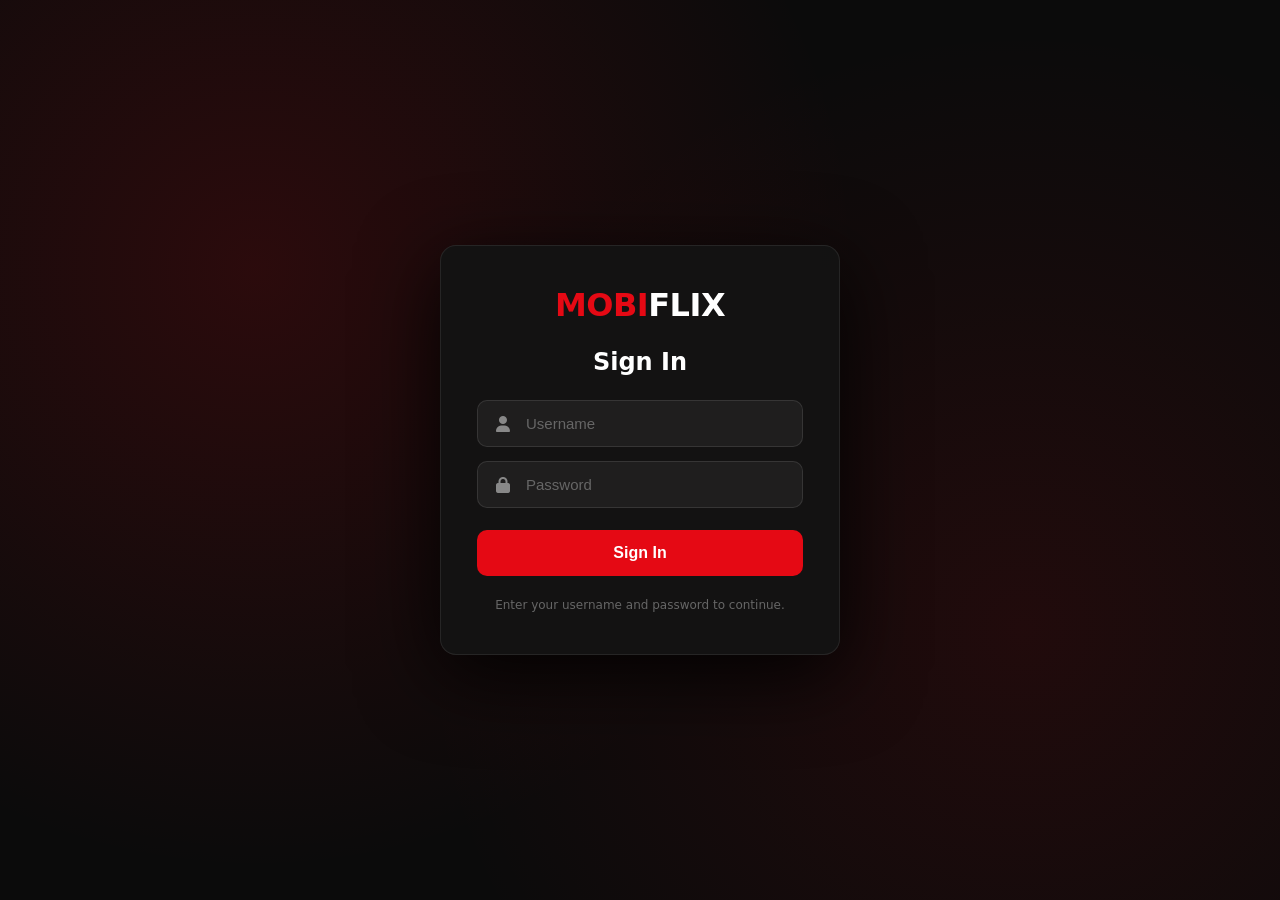
==== details.html @ 3a09b3be "Add files via upload" ====
<!DOCTYPE html>
<html lang="en">
<head>
  <meta charset="UTF-8" />
  <meta name="viewport" content="width=device-width, initial-scale=1.0, viewport-fit=cover"/>
  <meta http-equiv="Cache-Control" content="no-cache, no-store, must-revalidate">
  <title>MobiFlix — Details</title>

  <link rel="stylesheet" href="https://cdnjs.cloudflare.com/ajax/libs/font-awesome/6.5.1/css/all.min.css">
  <link rel="stylesheet" href="home.css?v=58">

  <style>
    /* ===== DETAILS PAGE SPECIFIC ===== */
    body.details-page {
      padding-bottom: 0;
      overflow-x: hidden;
    }

    .details-page-header {
      position: fixed;
      top: 0; left: 0; right: 0;
      z-index: 1000;
      padding: 16px 24px;
      display: flex;
      align-items: center;
      gap: 12px;
      background: linear-gradient(180deg, rgba(0,0,0,0.9) 0%, transparent 100%);
      pointer-events: none;
    }

    .details-page-header .back-btn {
      pointer-events: auto;
      background: rgba(0,0,0,0.7);
      border: 1px solid rgba(255,255,255,0.2);
      backdrop-filter: blur(10px);
      -webkit-backdrop-filter: blur(10px);
    }

    .details-page-header .back-btn:hover {
      background: #e50914;
      border-color: #e50914;
    }

    /* ===== HERO SECTION ===== */
    .details-hero {
      position: relative;
      width: 100%;
      height: 70vh;
      min-height: 500px;
      background-size: cover;
      background-position: center 20%;
      display: flex;
      align-items: flex-end;
      padding: 0 60px 80px;
    }

    .details-hero-overlay {
      position: absolute;
      inset: 0;
      background:
        linear-gradient(0deg, #0b0b0b 0%, rgba(11,11,11,0.6) 40%, transparent 100%),
        linear-gradient(90deg, rgba(11,11,11,0.9) 0%, transparent 60%);
      pointer-events: none;
    }

    .details-hero-content {
      position: relative;
      z-index: 2;
      max-width: 700px;
      animation: heroFadeIn 0.6s ease;
    }

    .details-hero-content h1 {
      font-size: 56px;
      font-weight: 900;
      color: #fff;
      margin-bottom: 18px;
      line-height: 1.05;
      letter-spacing: -1.5px;
      text-shadow: 0 4px 30px rgba(0,0,0,0.9);
    }

    .details-hero-meta {
      display: flex;
      align-items: center;
      gap: 14px;
      margin-bottom: 18px;
      flex-wrap: wrap;
    }

    .details-hero-rating {
      color: #f5c518;
      font-size: 18px;
      font-weight: 700;
    }

    .details-hero-year {
      color: #ccc;
      font-size: 16px;
    }

    .details-hero-type {
      background: #e50914;
      color: #fff;
      font-size: 11px;
      font-weight: 700;
      padding: 4px 12px;
      border-radius: 4px;
      text-transform: uppercase;
      letter-spacing: 0.5px;
    }

    .details-hero-genres {
      display: flex;
      flex-wrap: wrap;
      gap: 8px;
      margin-bottom: 18px;
    }

    .details-genre-tag {
      background: rgba(255,255,255,0.12);
      border: 1px solid rgba(255,255,255,0.2);
      color: #fff;
      font-size: 12px;
      font-weight: 600;
      padding: 5px 14px;
      border-radius: 60px;
      backdrop-filter: blur(10px);
      -webkit-backdrop-filter: blur(10px);
    }

    .details-hero-description {
      color: #ddd;
      font-size: 16px;
      line-height: 1.7;
      margin-bottom: 28px;
      max-width: 650px;
      text-shadow: 0 2px 12px rgba(0,0,0,0.9);
    }

    .details-hero-buttons {
      display: flex;
      gap: 14px;
      flex-wrap: wrap;
    }

    /* ===== DETAILS CONTENT ===== */
    .details-content {
      position: relative;
      z-index: 3;
      margin-top: -60px;
      padding: 0 60px 80px;
    }

    /* ===== RESPONSIVE ===== */
    @media (max-width: 768px) {
      .details-page-header { padding: 12px 16px; }

      .details-hero {
        height: 60vh;
        min-height: 420px;
        padding: 0 20px 60px;
      }

      .details-hero-content h1 {
        font-size: 32px;
        letter-spacing: -0.5px;
        margin-bottom: 12px;
      }

      .details-hero-meta { gap: 10px; margin-bottom: 12px; }
      .details-hero-rating { font-size: 15px; }
      .details-hero-year { font-size: 14px; }
      .details-hero-description { font-size: 14px; margin-bottom: 20px; }
      .details-hero-genres { gap: 6px; margin-bottom: 12px; }
      .details-genre-tag { font-size: 11px; padding: 4px 10px; }

      .details-content { padding: 0 16px 60px; margin-top: -40px; }
    }

    @media (max-width: 480px) {
      .details-hero-content h1 { font-size: 26px; }
      .details-hero-description { font-size: 13px; }
    }
  </style>
</head>

<body class="details-page">

  <!-- ===== LOADING ===== -->
  <div id="details-loading" style="
    position: fixed; inset: 0; z-index: 9999;
    display: flex; align-items: center; justify-content: center;
    background: #0b0b0b; color: #e50914; font-size: 42px;
  ">
    <i class="fa fa-spinner fa-spin"></i>
  </div>

  <!-- ===== HEADER ===== -->
  <div class="details-page-header" id="details-page-header" style="display:none;">
    <button class="back-btn" onclick="goBack()">
      <i class="fa fa-arrow-left"></i> Back
    </button>
  </div>

  <!-- ===== MAIN CONTENT ===== -->
  <div id="details-page-content" style="display:none;">

    <!-- HERO -->
    <div class="details-hero" id="details-hero">
      <div class="details-hero-overlay"></div>
      <div class="details-hero-content">
        <h1 id="details-title">Loading...</h1>
        <div class="details-hero-meta">
          <span class="details-hero-rating" id="details-rating"></span>
          <span class="details-hero-year" id="details-year"></span>
          <span class="details-hero-type" id="details-type"></span>
        </div>
        <div class="details-hero-genres" id="details-genres"></div>
        <p class="details-hero-description" id="details-description"></p>
        <div class="details-hero-buttons">
          <button class="btn-play" onclick="playNow()">
            <i class="fa fa-play"></i> Play Now
          </button>
          <button class="btn-trailer" onclick="playTrailer()" id="btn-trailer" style="display:none;">
            <i class="fa fa-film"></i> Trailer
          </button>
        </div>
      </div>
    </div>

    <!-- CONTENT -->
    <div class="details-content">

      <!-- EPISODES -->
      <div class="episodes-section" id="episodes-section" style="display:none;">
        <h3 class="section-title">📺 Episodes</h3>
        <div class="season-selector" id="season-selector"></div>
        <div class="episodes-list" id="episodes-list"></div>
      </div>

      <!-- CAST (walang click) -->
      <div class="cast-section" id="cast-section">
        <h3 class="section-title">🎭 Cast</h3>
        <div class="cast-scroll" id="cast-list"></div>
      </div>

      <!-- SIMILAR -->
      <div class="similar-section" id="similar-section">
        <h3 class="section-title">✨ You May Also Like</h3>
        <div class="similar-scroll" id="similar-list"></div>
      </div>

    </div>
  </div>

  <script>
    // ============================================================
    // CONFIG
    // ============================================================
    const API_KEY = 'e0a7266a5d0e95c36475f349d8bc0a5a';
    const BASE_URL = 'https://api.themoviedb.org/3';
    const IMG_URL = 'https://image.tmdb.org/t/p/original';
    const IMG_W500 = 'https://image.tmdb.org/t/p/w500';
    const IMG_PROFILE = 'https://image.tmdb.org/t/p/w185';

    const EPISODE_PROGRESS_KEY = 'mobiflix_episode_progress';
    const WATCHLIST_KEY = 'mobiflix_watchlist';
    const HISTORY_KEY = 'mobiflix_watch_history';
    const CONTINUE_KEY = 'mobiflix_continue_watching';

    const INDIAN_LANGS = ['hi','ta','te','ml','kn','bn','mr','pa','gu','or','as','ur','sa','ne','si'];

    // ===== BANNED GENRES PARA SA MOVIES (walang Animation at Kids) =====
    const BANNED_GENRES_MOVIE = [10764, 10767, 10763, 10766, 10402, 99, 10768];

    // ===== BANNED GENRES PARA SA TV (kasama ang Animation at Kids) =====
    const BANNED_GENRES_TV = [10764, 10767, 10763, 10766, 10402, 99, 10768, 16, 10762];

    let currentItem = null;
    let currentTrailerKey = null;
    let currentTvId = null;

    // ===== GENRE NAMES MAP =====
    const GENRE_MAP = {
      28: 'Action',
      12: 'Adventure',
      16: 'Animation',
      35: 'Comedy',
      80: 'Crime',
      99: 'Documentary',
      18: 'Drama',
      10751: 'Family',
      14: 'Fantasy',
      36: 'History',
      27: 'Horror',
      10402: 'Music',
      9648: 'Mystery',
      10749: 'Romance',
      878: 'Sci-Fi',
      10770: 'TV Movie',
      53: 'Thriller',
      10752: 'War',
      37: 'Western',
      10759: 'Action & Adventure',
      10762: 'Kids',
      10763: 'News',
      10764: 'Reality',
      10765: 'Sci-Fi & Fantasy',
      10766: 'Soap',
      10767: 'Talk',
      10768: 'War & Politics'
    };

    // ============================================================
    // HELPERS
    // ============================================================
    function goBack() {
      if (document.referrer && document.referrer.indexOf(location.host) !== -1) {
        history.back();
      } else {
        window.location.href = 'index.html';
      }
    }

    function filterReleased(results) {
      const today = new Date().toISOString().split('T')[0];
      return (results || []).filter(function(item) {
        const date = item.release_date || item.first_air_date;
        if (!date) return true;
        return date <= today;
      });
    }

    function filterNonIndian(results) {
      return (results || []).filter(function(item) {
        return !INDIAN_LANGS.includes(item.original_language);
      });
    }

    function filterBannedGenres(results, mediaType) {
      const bannedList = (mediaType === 'tv') ? BANNED_GENRES_TV : BANNED_GENRES_MOVIE;
      return (results || []).filter(function(item) {
        const genres = item.genre_ids || [];
        if (genres.length === 0) return true;
        const hasBanned = genres.some(function(g) {
          return bannedList.includes(g);
        });
        return !hasBanned;
      });
    }

    // ============================================================
    // FETCH
    // ============================================================
    async function fetchCredits(mediaType, id) {
      try {
        const type = mediaType === 'tv' ? 'tv' : 'movie';
        const res = await fetch(`${BASE_URL}/${type}/${id}/credits?api_key=${API_KEY}`);
        const data = await res.json();
        return (data.cast || []).slice(0, 15);
      } catch (err) { return []; }
    }

    async function fetchSimilar(mediaType, id) {
      try {
        const type = mediaType === 'tv' ? 'tv' : 'movie';
        let res = await fetch(`${BASE_URL}/${type}/${id}/recommendations?api_key=${API_KEY}`);
        let data = await res.json();
        if (!data.results || data.results.length === 0) {
          res = await fetch(`${BASE_URL}/${type}/${id}/similar?api_key=${API_KEY}`);
          data = await res.json();
        }
        let results = filterNonIndian(data.results || []);
        results = filterReleased(results);
        results = filterBannedGenres(results, type);
        return results.filter(function(x) { return x.poster_path; }).slice(0, 15);
      } catch (err) { return []; }
    }

    async function fetchTrailer(mediaType, id) {
      try {
        const type = mediaType === 'tv' ? 'tv' : 'movie';
        const res = await fetch(`${BASE_URL}/${type}/${id}/videos?api_key=${API_KEY}`);
        const data = await res.json();
        const videos = data.results || [];
        const trailer = videos.find(function(v) {
          return v.type === 'Trailer' && v.site === 'YouTube';
        }) || videos.find(function(v) { return v.site === 'YouTube'; });
        return trailer ? trailer.key : null;
      } catch (err) { return null; }
    }

    async function fetchFullDetails(id, mediaType) {
      const type = mediaType === 'movie' ? 'movie' : 'tv';
      const res = await fetch(`${BASE_URL}/${type}/${id}?api_key=${API_KEY}`);
      const data = await res.json();
      data.media_type = type;
      return data;
    }

    // ============================================================
    // EPISODES
    // ============================================================
    async function fetchTvSeasons(tvId) {
      try {
        const res = await fetch(`${BASE_URL}/tv/${tvId}?api_key=${API_KEY}`);
        const data = await res.json();
        return data.seasons || [];
      } catch (err) { return []; }
    }

    async function fetchSeasonEpisodes(tvId, seasonNumber) {
      try {
        const res = await fetch(`${BASE_URL}/tv/${tvId}/season/${seasonNumber}?api_key=${API_KEY}`);
        const data = await res.json();
        return data.episodes || [];
      } catch (err) { return []; }
    }

    function getEpisodeProgress() {
      try { return JSON.parse(localStorage.getItem(EPISODE_PROGRESS_KEY)) || {}; }
      catch (e) { return {}; }
    }

    function isEpisodeWatched(tvId, seasonNumber, episodeNumber) {
      const progress = getEpisodeProgress();
      return !!progress[`${tvId}_s${seasonNumber}e${episodeNumber}`];
    }

    function markEpisodeWatched(tvId, seasonNumber, episodeNumber) {
      const progress = getEpisodeProgress();
      progress[`${tvId}_s${seasonNumber}e${episodeNumber}`] = Date.now();
      localStorage.setItem(EPISODE_PROGRESS_KEY, JSON.stringify(progress));
    }

    // ============================================================
    // WATCHLIST
    // ============================================================
    function getWatchlist() {
      try { return JSON.parse(localStorage.getItem(WATCHLIST_KEY)) || []; }
      catch (e) { return []; }
    }

    function saveWatchlist(list) {
      localStorage.setItem(WATCHLIST_KEY, JSON.stringify(list));
    }

    // ============================================================
    // HISTORY
    // ============================================================
    function addToHistory(item) {
      if (!item || !item.id) return;
      const list = JSON.parse(localStorage.getItem(HISTORY_KEY) || '[]');
      const filtered = list.filter(function(x) { return x.id !== item.id; });
      filtered.unshift({
        id: item.id,
        title: item.title || item.name,
        poster_path: item.poster_path,
        media_type: item.media_type || (item.title ? 'movie' : 'tv'),
        vote_average: item.vote_average,
        release_date: item.release_date || item.first_air_date,
        watchedAt: Date.now()
      });
      if (filtered.length > 30) filtered.length = 30;
      localStorage.setItem(HISTORY_KEY, JSON.stringify(filtered));
    }

    function addToContinueWatching(item) {
      if (!item || !item.id) return;
      const list = JSON.parse(localStorage.getItem(CONTINUE_KEY) || '[]');
      const filtered = list.filter(function(x) { return x.id !== item.id; });
      filtered.unshift({
        id: item.id,
        title: item.title || item.name,
        poster_path: item.poster_path,
        backdrop_path: item.backdrop_path,
        media_type: item.media_type || (item.title ? 'movie' : 'tv'),
        vote_average: item.vote_average,
        release_date: item.release_date || item.first_air_date,
        progress: Math.floor(Math.random() * 70) + 15,
        watchedAt: Date.now()
      });
      if (filtered.length > 10) filtered.length = 10;
      localStorage.setItem(CONTINUE_KEY, JSON.stringify(filtered));
    }

    // ============================================================
    // PLAYER
    // ============================================================
    function playNow() {
      if (!currentItem) return;
      const isMovie = currentItem.media_type === 'movie' || (!currentItem.media_type && currentItem.title);
      const title = currentItem.title || currentItem.name || 'MobiFlix';
      const year = (currentItem.release_date || currentItem.first_air_date || '').slice(0, 4);

      let url;
      if (isMovie) {
        url = `player.html?type=movie&id=${currentItem.id}&title=${encodeURIComponent(title)}&year=${year}`;
      } else {
        url = `player.html?type=tv&id=${currentItem.id}&title=${encodeURIComponent(title)}`;
      }

      if (screen.orientation && screen.orientation.lock) {
        screen.orientation.lock('landscape').catch(function() {});
      }
      window.location.href = url;
    }

    function playEpisode(tvId, seasonNumber, episodeNumber) {
      markEpisodeWatched(tvId, seasonNumber, episodeNumber);
      const allEpisodes = document.querySelectorAll('.episode-item');
      allEpisodes.forEach(function(el) {
        const numEl = el.querySelector('.episode-number');
        if (!numEl) return;
        const text = numEl.textContent || '';
        const expected = `S${seasonNumber} • E${episodeNumber}`;
        if (text.indexOf(expected) !== -1) el.classList.add('watched');
      });

      const title = currentItem ? (currentItem.title || currentItem.name) : 'TV Show';
      const url = `player.html?type=tv&id=${tvId}&season=${seasonNumber}&episode=${episodeNumber}&title=${encodeURIComponent(title)}`;

      if (screen.orientation && screen.orientation.lock) {
        screen.orientation.lock('landscape').catch(function() {});
      }
      window.location.href = url;
    }

    function playTrailer() {
      if (!currentTrailerKey) return;
      window.open(`https://www.youtube.com/watch?v=${currentTrailerKey}`, '_blank');
    }

    // ============================================================
    // RENDER — CAST (walang click, hindi clickable)
    // ============================================================
    function renderCast(cast) {
      const container = document.getElementById('cast-list');
      container.innerHTML = '';
      if (!cast || cast.length === 0) {
        container.innerHTML = '<div style="color:#666;padding:10px 0;">No cast information available.</div>';
        return;
      }
      cast.forEach(function(person) {
        const card = document.createElement('div');
        card.className = 'cast-card';
        card.style.cursor = 'default';

        const img = document.createElement('img');
        img.alt = person.name;
        img.loading = 'lazy';
        img.src = person.profile_path
          ? `${IMG_PROFILE}${person.profile_path}`
          : 'data:image/svg+xml;utf8,<svg xmlns="http://www.w3.org/2000/svg" viewBox="0 0 100 100" fill="%23444"><circle cx="50" cy="40" r="20"/><ellipse cx="50" cy="90" rx="35" ry="30"/></svg>';

        const name = document.createElement('div');
        name.className = 'cast-name';
        name.textContent = person.name;

        const role = document.createElement('div');
        role.className = 'cast-role';
        role.textContent = person.character || '';

        card.appendChild(img);
        card.appendChild(name);
        card.appendChild(role);
        container.appendChild(card);
      });
    }

    function renderSimilar(similar, mediaType) {
      const container = document.getElementById('similar-list');
      container.innerHTML = '';
      if (!similar || similar.length === 0) {
        container.innerHTML = '<div style="color:#666;padding:10px 0;flex-shrink:0;">No recommendations available.</div>';
        return;
      }
      similar.forEach(function(item) {
        item.media_type = mediaType;
        const img = document.createElement('img');
        img.src = `${IMG_W500}${item.poster_path}`;
        img.alt = item.title || item.name;
        img.loading = 'lazy';
        img.onclick = function() {
          window.location.href = `details.html?id=${item.id}&type=${mediaType}`;
        };
        container.appendChild(img);
      });
    }

    async function loadEpisodesSection(item) {
      const section = document.getElementById('episodes-section');
      const seasonSelector = document.getElementById('season-selector');
      const episodesList = document.getElementById('episodes-list');

      if (!section || !seasonSelector || !episodesList) return;

      const isTV = item.media_type === 'tv' || (!item.title && (item.name || item.first_air_date));
      if (!isTV) {
        section.style.display = 'none';
        return;
      }

      item.media_type = 'tv';
      section.style.display = 'block';
      seasonSelector.innerHTML = '';
      episodesList.innerHTML = '<div class="episodes-loading"><i class="fa fa-spinner fa-spin"></i> Loading episodes...</div>';

      const oldInfo = section.querySelector('.seasons-info');
      if (oldInfo) oldInfo.remove();

      currentTvId = item.id;
      const seasons = await fetchTvSeasons(item.id);
      const validSeasons = seasons.filter(function(s) { return s.season_number > 0; });

      if (validSeasons.length === 0) {
        seasonSelector.innerHTML = '';
        episodesList.innerHTML = '<div class="episodes-loading">No episodes available.</div>';
        return;
      }

      const today = new Date().toISOString().split('T')[0];
      const totalSeasons = validSeasons.length;
      const totalAllEps = validSeasons.reduce(function(sum, s) { return sum + (s.episode_count || 0); }, 0);

      const infoEl = document.createElement('div');
      infoEl.className = 'seasons-info';
      infoEl.innerHTML = '📊 <strong>' + totalSeasons + '</strong> Season' + (totalSeasons > 1 ? 's' : '') +
        ' • <strong>' + totalAllEps + '</strong> Total Episodes';
      section.insertBefore(infoEl, seasonSelector);

      validSeasons.forEach(function(season, index) {
        const btn = document.createElement('button');
        btn.className = 'season-btn' + (index === 0 ? ' active' : '');
        btn.dataset.seasonNumber = season.season_number;

        const totalEps = season.episode_count || 0;
        const airDate = season.air_date || '';
        let statusIcon = '';
        let statusClass = '';

        if (!airDate || airDate > today) {
          statusIcon = '⏳';
          statusClass = 'upcoming';
        } else {
          statusClass = 'ongoing';
        }
        if (statusClass) btn.classList.add(statusClass);

        let btnText = 'Season ' + season.season_number;
        if (totalEps > 0) btnText += ' • ' + totalEps + ' eps';
        btn.innerHTML = btnText + (statusIcon ? ' ' + statusIcon : '');

        btn.onclick = function() {
          document.querySelectorAll('.season-btn').forEach(function(b) { b.classList.remove('active'); });
          btn.classList.add('active');
          loadSeasonEpisodes(item.id, season.season_number);
        };
        seasonSelector.appendChild(btn);
      });

      loadSeasonEpisodes(item.id, validSeasons[0].season_number);
    }

    async function loadSeasonEpisodes(tvId, seasonNumber) {
      const episodesList = document.getElementById('episodes-list');
      if (!episodesList) return;
      episodesList.innerHTML = '<div class="episodes-loading"><i class="fa fa-spinner fa-spin"></i> Loading episodes...</div>';

      const allEpisodes = await fetchSeasonEpisodes(tvId, seasonNumber) || [];
      const today = new Date().toISOString().split('T')[0];
      const airedEpisodes = allEpisodes.filter(function(ep) {
        if (!ep.air_date) return false;
        return ep.air_date <= today;
      });

      if (airedEpisodes.length === 0) {
        episodesList.innerHTML = '<div class="episodes-loading">No episodes aired yet.</div>';
        return;
      }

      episodesList.innerHTML = '';

      const totalAll = allEpisodes.length;
      const totalAired = airedEpisodes.length;
      const remaining = totalAll - totalAired;

      const summaryEl = document.createElement('div');
      summaryEl.className = 'episodes-summary';
      if (remaining > 0) {
        summaryEl.innerHTML = '📺 <strong>' + totalAired + '</strong> aired / <strong>' + totalAll + '</strong> total' +
          ' • <span style="color:#f5c518;">⏳ ' + remaining + ' remaining</span>';
      } else {
        summaryEl.innerHTML = '✅ <strong>' + totalAired + '</strong> episodes • <span style="color:#22c55e;">Season Complete</span>';
      }
      episodesList.appendChild(summaryEl);

      const episodesContainer = document.createElement('div');
      episodesContainer.className = 'episodes-container';

      airedEpisodes.forEach(function(ep) {
        const episodeItem = document.createElement('div');
        episodeItem.className = 'episode-item';
        if (isEpisodeWatched(tvId, seasonNumber, ep.episode_number)) episodeItem.classList.add('watched');
        episodeItem.onclick = function() { playEpisode(tvId, seasonNumber, ep.episode_number); };

        const thumb = document.createElement('img');
        thumb.className = 'episode-thumb';
        thumb.loading = 'lazy';
        if (ep.still_path) {
          thumb.src = `${IMG_W500}${ep.still_path}`;
        } else {
          const epNum = ep.episode_number || '?';
          const svg = '<svg xmlns="http://www.w3.org/2000/svg" viewBox="0 0 320 180">' +
            '<rect width="320" height="180" fill="%23222"/>' +
            '<circle cx="160" cy="75" r="30" fill="none" stroke="%23e50914" stroke-width="2.5"/>' +
            '<polygon points="150,60 150,90 175,75" fill="%23e50914"/>' +
            '<text x="160" y="135" text-anchor="middle" fill="%23666" font-size="13" font-family="Arial" font-weight="bold">EPISODE ' + epNum + '</text>' +
            '</svg>';
          thumb.src = 'data:image/svg+xml;utf8,' + encodeURIComponent(svg);
        }

        const info = document.createElement('div');
        info.className = 'episode-info';

        const num = document.createElement('div');
        num.className = 'episode-number';
        num.textContent = 'S' + seasonNumber + ' • E' + ep.episode_number;

        const name = document.createElement('div');
        name.className = 'episode-name';
        name.textContent = ep.name || ('Episode ' + ep.episode_number);

        const overview = document.createElement('div');
        overview.className = 'episode-overview';
        overview.textContent = ep.overview || 'No description available.';

        info.appendChild(num);
        info.appendChild(name);
        info.appendChild(overview);

        const playIcon = document.createElement('div');
        playIcon.className = 'episode-play-icon';
        playIcon.innerHTML = '<i class="fa fa-play"></i>';

        episodeItem.appendChild(thumb);
        episodeItem.appendChild(info);
        episodeItem.appendChild(playIcon);
        episodesContainer.appendChild(episodeItem);
      });

      episodesList.appendChild(episodesContainer);
    }

    // ============================================================
    // INIT
    // ============================================================
    async function init() {
      const params = new URLSearchParams(window.location.search);
      const id = params.get('id');
      const type = params.get('type') || 'movie';

      if (!id) {
        window.location.href = 'index.html';
        return;
      }

      try {
        const item = await fetchFullDetails(id, type);
        currentItem = item;

        addToHistory(item);
        addToContinueWatching(item);

        // HERO
        document.getElementById('details-hero').style.backgroundImage =
          `url(${IMG_URL}${item.backdrop_path || item.poster_path})`;
        document.getElementById('details-title').textContent = item.title || item.name;

        const rating = Math.round((item.vote_average || 0) / 2);
        document.getElementById('details-rating').innerHTML =
          '★'.repeat(rating) + '☆'.repeat(5 - rating);

        const year = (item.release_date || item.first_air_date || '').slice(0, 4);
        document.getElementById('details-year').textContent = year || '';

        const typeLabel = item.media_type === 'movie' ? 'Movie' : 'TV Show';
        document.getElementById('details-type').textContent = typeLabel;

        // GENRES
        const genresContainer = document.getElementById('details-genres');
        genresContainer.innerHTML = '';
        if (item.genres && item.genres.length > 0) {
          item.genres.forEach(function(g) {
            const tag = document.createElement('span');
            tag.className = 'details-genre-tag';
            tag.textContent = g.name;
            genresContainer.appendChild(tag);
          });
        } else {
          genresContainer.style.display = 'none';
        }

        document.getElementById('details-description').textContent =
          item.overview || 'No description available.';

        // Hide loading, show content
        document.getElementById('details-loading').style.display = 'none';
        document.getElementById('details-page-header').style.display = 'flex';
        document.getElementById('details-page-content').style.display = 'block';

        document.title = `${item.title || item.name} — MobiFlix`;

        // EPISODES
        if (item.media_type === 'tv') {
          loadEpisodesSection(item);
        } else {
          document.getElementById('episodes-section').style.display = 'none';
        }

        // CAST + SIMILAR + TRAILER
        document.getElementById('cast-list').innerHTML = '<div style="color:#666;padding:10px 0;">Loading cast...</div>';
        document.getElementById('similar-list').innerHTML = '<div style="color:#666;padding:10px 0;flex-shrink:0;">Loading recommendations...</div>';

        const [cast, similar, trailerKey] = await Promise.all([
          fetchCredits(item.media_type, item.id),
          fetchSimilar(item.media_type, item.id),
          fetchTrailer(item.media_type, item.id)
        ]);

        renderCast(cast);
        renderSimilar(similar, item.media_type);

        if (trailerKey) {
          currentTrailerKey = trailerKey;
          document.getElementById('btn-trailer').style.display = 'flex';
        }

      } catch (err) {
        console.error('[Details]', err);
        document.getElementById('details-loading').innerHTML =
          '<div style="color:#666;text-align:center;">Failed to load details.<br><br>' +
          '<button onclick="goBack()" style="padding:10px 20px;border-radius:8px;border:none;background:#e50914;color:#fff;cursor:pointer;">Go Back</button></div>';
      }
    }

    init();
  </script>
</body>
</html>
---- home.css ----
/* ===== RESET & BASE ===== */
* { margin: 0; padding: 0; box-sizing: border-box; }

body {
  font-family: 'Segoe UI', system-ui, -apple-system, sans-serif;
  background: #0b0b0b;
  color: #e5e5e5;
  overflow-x: hidden;
  padding-bottom: 120px;
}

/* ===== NAVBAR ===== */
.navbar {
  position: fixed;
  top: 0; left: 0; right: 0;
  display: flex;
  justify-content: space-between;
  align-items: center;
  padding: 16px 40px;
  background: linear-gradient(180deg, rgba(0,0,0,0.95) 0%, rgba(0,0,0,0.7) 70%, transparent 100%);
  z-index: 100;
}

.nav-left { display: flex; align-items: center; gap: 32px; }

.logo {
  color: #e50914;
  font-size: 26px;
  font-weight: 800;
  letter-spacing: -0.5px;
  text-decoration: none;
  text-transform: uppercase;
}
.logo span { color: #ffffff; }

/* ===== NAV ICON BUTTONS ===== */
.nav-right {
  display: flex;
  align-items: center;
  gap: 10px;
}

.nav-icon-btn {
  background: rgba(255,255,255,0.08);
  border: 1px solid rgba(255,255,255,0.12);
  color: #fff;
  width: 42px;
  height: 42px;
  border-radius: 50%;
  cursor: pointer;
  transition: 0.2s;
  display: flex;
  align-items: center;
  justify-content: center;
  font-size: 16px;
  position: relative;
}
.nav-icon-btn:hover {
  background: #e50914;
  border-color: #e50914;
  transform: scale(1.08);
}

.notif-badge {
  position: absolute;
  top: -4px;
  right: -4px;
  background: #e50914;
  color: #fff;
  font-size: 10px;
  font-weight: 700;
  min-width: 18px;
  height: 18px;
  border-radius: 9px;
  display: flex;
  align-items: center;
  justify-content: center;
  padding: 0 4px;
  border: 2px solid #0b0b0b;
}

/* ===== BOTTOM NAVIGATION ===== */
.bottom-nav {
  position: fixed;
  bottom: 0; left: 0; right: 0;
  height: 64px;
  background: #141414;
  border-top: 1px solid rgba(255,255,255,0.08);
  display: flex;
  align-items: center;
  justify-content: space-around;
  z-index: 9999;
  box-shadow: 0 -8px 30px rgba(0,0,0,0.8);
}

.bottom-nav-item {
  display: flex;
  flex-direction: column;
  align-items: center;
  gap: 4px;
  color: #888;
  text-decoration: none;
  font-size: 10px;
  font-weight: 500;
  padding: 8px 6px;
  cursor: pointer;
  transition: 0.2s;
  flex: 1;
  text-align: center;
}

.bottom-nav-item i { font-size: 18px; }

.bottom-nav-item:hover,
.bottom-nav-item.active { color: #e50914; }

/* ===== HERO ===== */
.hero {
  position: relative;
  height: 90vh;
  min-height: 600px;
  background-size: cover;
  background-position: center 20%;
  display: flex;
  align-items: flex-end;
  padding: 0 60px 100px;
  transition: background-image 0.8s ease;
}

.hero-overlay {
  position: absolute;
  inset: 0;
  background:
    linear-gradient(0deg, #0b0b0b 0%, rgba(11,11,11,0.7) 30%, transparent 70%),
    linear-gradient(90deg, rgba(11,11,11,0.9) 0%, transparent 50%);
  pointer-events: none;
}

.hero-content {
  position: relative;
  z-index: 2;
  max-width: 650px;
  animation: heroFadeIn 0.8s ease;
}

@keyframes heroFadeIn {
  from { opacity: 0; transform: translateY(30px); }
  to { opacity: 1; transform: translateY(0); }
}

.hero-content h1 {
  font-size: 64px;
  font-weight: 900;
  color: #fff;
  margin-bottom: 20px;
  line-height: 1.05;
  letter-spacing: -1.5px;
  text-shadow: 0 4px 30px rgba(0,0,0,0.9);
}

.hero-buttons { display: flex; gap: 14px; flex-wrap: wrap; }

.btn-play {
  padding: 14px 36px;
  border: none;
  border-radius: 8px;
  font-size: 16px;
  font-weight: 700;
  cursor: pointer;
  transition: all 0.25s cubic-bezier(0.2, 0, 0, 1);
  display: flex;
  align-items: center;
  gap: 10px;
  background: #fff;
  color: #0b0b0b;
  box-shadow: 0 4px 20px rgba(255,255,255,0.15);
}
.btn-play:hover {
  background: #e50914;
  color: #fff;
  transform: scale(1.05);
  box-shadow: 0 8px 30px rgba(229,9,20,0.4);
}

.btn-info {
  padding: 14px 32px;
  border: 2px solid rgba(255,255,255,0.3);
  border-radius: 8px;
  background: rgba(255,255,255,0.1);
  backdrop-filter: blur(10px);
  color: #fff;
  font-size: 16px;
  font-weight: 600;
  cursor: pointer;
  transition: all 0.25s;
  display: flex;
  align-items: center;
  gap: 10px;
}
.btn-info:hover {
  background: rgba(255,255,255,0.2);
  border-color: #fff;
  transform: scale(1.03);
}

.hero-meta { display: flex; align-items: center; gap: 14px; margin-bottom: 14px; flex-wrap: wrap; }
.hero-rating { color: #f5c518; font-size: 16px; font-weight: 600; }
.hero-year { color: #ccc; font-size: 15px; }
.hero-type {
  background: #e50914; color: #fff;
  font-size: 11px; font-weight: 700;
  padding: 3px 10px; border-radius: 4px;
  text-transform: uppercase; letter-spacing: 0.5px;
}

.hero-description {
  color: #ddd; font-size: 17px; line-height: 1.6;
  margin-bottom: 28px; max-width: 600px;
  display: -webkit-box; -webkit-line-clamp: 3;
  -webkit-box-orient: vertical; overflow: hidden;
  text-shadow: 0 2px 12px rgba(0,0,0,0.9);
}

/* ===== CONTENT ===== */
.content { position: relative; z-index: 3; margin-top: -80px; padding: 0 40px 60px; }

.row { margin-bottom: 44px; }

.row-header {
  display: flex;
  justify-content: space-between;
  align-items: center;
  margin-bottom: 18px;
}

.row h2 {
  font-size: 24px;
  font-weight: 700;
  color: #fff;
  display: flex;
  align-items: center;
  gap: 12px;
}

.row h2::before {
  content: '';
  width: 4px;
  height: 24px;
  background: #e50914;
  border-radius: 2px;
  display: inline-block;
}

.view-all-btn {
  background: transparent; color: #aaa;
  border: 1px solid rgba(255,255,255,0.1);
  padding: 6px 16px; border-radius: 60px;
  font-size: 13px; font-weight: 500;
  cursor: pointer; transition: 0.2s;
  white-space: nowrap;
}
.view-all-btn:hover { background: #e50914; color: #fff; border-color: #e50914; }

/* ===== CONTINUE WATCHING ===== */
.continue-scroll {
  display: flex;
  gap: 14px;
  overflow-x: auto;
  padding: 12px 0 20px;
  scroll-behavior: smooth;
  -webkit-overflow-scrolling: touch;
  scrollbar-width: thin;
  scrollbar-color: #333 transparent;
}
.continue-scroll::-webkit-scrollbar { height: 4px; }
.continue-scroll::-webkit-scrollbar-thumb { background: #333; border-radius: 4px; }

.continue-card {
  flex-shrink: 0;
  width: 220px;
  cursor: pointer;
  transition: transform 0.3s;
  position: relative;
}
.continue-card:hover { transform: translateY(-4px); }

.continue-card img {
  width: 100%;
  aspect-ratio: 16 / 9;
  object-fit: cover;
  border-radius: 10px;
  background: #1a1a1a;
  box-shadow: 0 4px 15px rgba(0,0,0,0.4);
  transition: box-shadow 0.3s;
}
.continue-card:hover img {
  box-shadow: 0 12px 40px rgba(0,0,0,0.8), 0 0 30px rgba(229,9,20,0.3);
}

.continue-progress {
  position: absolute;
  bottom: 62px;
  left: 8px;
  right: 8px;
  height: 4px;
  background: rgba(255,255,255,0.2);
  border-radius: 2px;
  overflow: hidden;
}
.continue-progress-bar {
  height: 100%;
  background: #e50914;
  border-radius: 2px;
  transition: width 0.3s;
}

.continue-title {
  font-size: 13px;
  font-weight: 600;
  color: #fff;
  margin-top: 8px;
  display: -webkit-box;
  -webkit-line-clamp: 1;
  -webkit-box-orient: vertical;
  overflow: hidden;
}

.continue-subtitle {
  font-size: 11px;
  color: #888;
  margin-top: 2px;
}

/* ===== HORIZONTAL SCROLL ===== */
.horizontal-scroll {
  display: flex;
  gap: 14px;
  overflow-x: auto;
  padding: 12px 0 20px;
  scroll-behavior: smooth;
  -webkit-overflow-scrolling: touch;
  scrollbar-width: thin;
  scrollbar-color: #333 transparent;
}
.horizontal-scroll::-webkit-scrollbar { height: 4px; }
.horizontal-scroll::-webkit-scrollbar-track { background: transparent; }
.horizontal-scroll::-webkit-scrollbar-thumb { background: #333; border-radius: 4px; }
.horizontal-scroll::-webkit-scrollbar-thumb:hover { background: #e50914; }

.horizontal-scroll img {
  width: 180px;
  aspect-ratio: 2 / 3;
  object-fit: cover;
  border-radius: 10px;
  cursor: pointer;
  flex-shrink: 0;
  transition: all 0.35s cubic-bezier(0.2, 0, 0, 1);
  background: #1a1a1a;
  box-shadow: 0 4px 15px rgba(0,0,0,0.4);
}
.horizontal-scroll img:hover {
  transform: scale(1.08) translateY(-6px);
  box-shadow: 0 20px 50px rgba(0,0,0,0.9), 0 0 40px rgba(229,9,20,0.25);
  z-index: 5;
}

/* ===== TOP 10 ROW ===== */
.top10-scroll {
  display: flex;
  gap: 8px;
  overflow-x: auto;
  padding: 12px 0 20px;
  scrollbar-width: none;
  -webkit-overflow-scrolling: touch;
}
.top10-scroll::-webkit-scrollbar { display: none; }

.top10-item {
  position: relative;
  flex-shrink: 0;
  display: flex;
  align-items: center;
  cursor: pointer;
  transition: transform 0.3s;
  padding-right: 12px;
}
.top10-item:hover { transform: scale(1.08); }

.top10-number {
  font-size: 120px;
  font-weight: 900;
  color: #0b0b0b;
  -webkit-text-stroke: 3px #555;
  line-height: 0.8;
  margin-right: -20px;
  z-index: 1;
  font-family: 'Arial Black', 'Segoe UI', sans-serif;
  letter-spacing: -8px;
  pointer-events: none;
}

.top10-item img {
  width: 140px;
  aspect-ratio: 2/3;
  object-fit: cover;
  border-radius: 8px;
  position: relative;
  z-index: 2;
  box-shadow: 0 8px 30px rgba(0,0,0,0.7);
}

/* ===== STREAMING PROVIDERS ROW ===== */
.providers-row { margin-top: 10px; margin-bottom: 44px; }

.providers-scroll {
  display: flex;
  gap: 16px;
  overflow-x: auto;
  padding: 8px 0 16px;
  -webkit-overflow-scrolling: touch;
  scrollbar-width: thin;
  scrollbar-color: #333 transparent;
}
.providers-scroll::-webkit-scrollbar { height: 4px; }
.providers-scroll::-webkit-scrollbar-track { background: transparent; }
.providers-scroll::-webkit-scrollbar-thumb { background: #333; border-radius: 4px; }
.providers-scroll::-webkit-scrollbar-thumb:hover { background: #e50914; }

.provider-card {
  flex-shrink: 0;
  width: 170px;
  height: 95px;
  border-radius: 14px;
  display: flex;
  align-items: center;
  justify-content: center;
  cursor: pointer;
  transition: all 0.35s cubic-bezier(0.2, 0, 0, 1);
  overflow: hidden;
  padding: 18px;
  border: 2px solid rgba(255,255,255,0.08);
  box-shadow: 0 6px 20px rgba(0,0,0,0.5);
  position: relative;
}

.provider-card::before {
  content: '';
  position: absolute;
  inset: 0;
  background: linear-gradient(135deg, rgba(255,255,255,0.12), transparent);
  opacity: 0;
  transition: opacity 0.3s;
  pointer-events: none;
}
.provider-card:hover::before { opacity: 1; }

.provider-card:hover {
  transform: translateY(-4px) scale(1.05);
  box-shadow: 0 12px 40px rgba(0,0,0,0.8), 0 0 30px currentColor;
  border-color: currentColor;
}

.provider-card img {
  width: 100%;
  height: 100%;
  object-fit: contain;
  pointer-events: none;
  filter: brightness(0) invert(1);
}
.provider-card span {
  font-size: 13px;
  font-weight: 700;
  color: #fff;
  text-align: center;
  pointer-events: none;
  text-shadow: 0 2px 6px rgba(0,0,0,0.5);
}

/* ===== FULL PAGES ===== */
.view-all-page,
.my-list-page,
.more-page,
.user-profile-page,
.search-modal {
  position: fixed;
  inset: 0;
  background: #0b0b0b;
  z-index: 600;
  display: none;
  flex-direction: column;
  overflow-y: auto;
  padding: 0 40px 140px 40px;
}
.view-all-page.open,
.my-list-page.open,
.more-page.open,
.user-profile-page.open,
.search-modal.open { display: flex; }

.view-all-header {
  position: sticky;
  top: 0;
  background: #0b0b0b;
  padding: 20px 0;
  display: flex;
  align-items: center;
  gap: 20px;
  z-index: 100;
  border-bottom: 1px solid rgba(255,255,255,0.06);
  margin-bottom: 24px;
}

.view-all-header h2 { font-size: 26px; font-weight: 700; color: #fff; }

/* ===== BACK BUTTONS ===== */
.back-btn {
  background: rgba(255,255,255,0.06);
  border: 1px solid rgba(255,255,255,0.1);
  color: #fff;
  padding: 10px 22px;
  border-radius: 60px;
  font-size: 14px;
  font-weight: 500;
  cursor: pointer;
  transition: 0.2s;
  display: flex;
  align-items: center;
  gap: 8px;
}
.back-btn:hover { background: #e50914; border-color: #e50914; }

/* ===== FIXED BACK BUTTON (DETAILS + TRAILER) ===== */
.fixed-back-btn {
  position: fixed !important;
  top: 16px !important;
  left: 16px !important;
  z-index: 10000 !important;
  background: rgba(0,0,0,0.85);
  border: 1px solid rgba(255,255,255,0.2);
  color: #fff;
  padding: 10px 22px;
  border-radius: 60px;
  font-size: 14px;
  font-weight: 600;
  cursor: pointer;
  transition: 0.2s;
  display: flex;
  align-items: center;
  gap: 8px;
  backdrop-filter: blur(10px);
  -webkit-backdrop-filter: blur(10px);
  box-shadow: 0 4px 20px rgba(0,0,0,0.7);
  pointer-events: auto;
  font-family: inherit;
}
.fixed-back-btn:hover {
  background: #e50914;
  border-color: #e50914;
  transform: scale(1.05);
}

/* ===== GRID — 4 PER ROW ===== */
.view-all-grid,
.my-list-grid {
  display: grid;
  grid-template-columns: repeat(4, 1fr);
  gap: 16px;
}

.view-all-grid img,
.my-list-grid img {
  width: 100%;
  aspect-ratio: 2 / 3;
  object-fit: cover;
  border-radius: 8px;
  cursor: pointer;
  transition: transform 0.3s, box-shadow 0.3s;
  background: #1a1a1a;
}
.view-all-grid img:hover,
.my-list-grid img:hover {
  transform: scale(1.05);
  box-shadow: 0 12px 40px rgba(0,0,0,0.8), 0 0 30px rgba(229,9,20,0.2);
}

.view-all-loading, .view-all-end {
  text-align: center;
  padding: 40px 20px;
  color: #666;
  font-size: 16px;
}

/* ===== MY LIST EMPTY ===== */
.my-list-empty {
  text-align: center;
  color: #666;
  padding: 80px 20px;
}
.my-list-empty i {
  font-size: 64px;
  color: #333;
  margin-bottom: 20px;
  display: block;
}
.my-list-empty p { font-size: 16px; }

/* ===== GENRE/MORE PAGE ===== */
.more-list { display: flex; flex-direction: column; gap: 4px; }
.more-list a {
  color: #ccc; text-decoration: none; font-size: 18px;
  padding: 18px 20px; cursor: pointer; transition: 0.2s;
  border-radius: 8px; border-left: 3px solid transparent;
}
.more-list a:hover {
  background: rgba(255,255,255,0.04);
  color: #fff; border-left-color: #e50914;
}

/* ===== SEARCH ===== */
.search-container {
  display: flex; align-items: center; gap: 12px;
  background: rgba(255,255,255,0.06);
  border: 1px solid rgba(255,255,255,0.1);
  border-radius: 12px; padding: 14px 22px;
  width: 100%; max-width: 600px; margin-bottom: 30px;
}
.search-container i { color: #aaa; font-size: 18px; }
.search-container input {
  background: transparent; border: none; color: #fff;
  font-size: 18px; outline: none; width: 100%;
}
.search-container input::placeholder { color: #666; }
.search-modal .results {
  display: grid; grid-template-columns: repeat(4, 1fr);
  gap: 16px; width: 100%;
}
.search-modal .results img {
  width: 100%; aspect-ratio: 2 / 3;
  object-fit: cover; border-radius: 8px;
  cursor: pointer; transition: transform 0.3s, box-shadow 0.3s;
  background: #1a1a1a;
}
.search-modal .results img:hover {
  transform: scale(1.05);
  box-shadow: 0 8px 30px rgba(229,9,20,0.2);
}

/* ===== MODAL ===== */
.modal {
  position: fixed; inset: 0;
  background: rgba(0,0,0,0.9);
  backdrop-filter: blur(8px);
  display: none; justify-content: center; align-items: flex-start;
  z-index: 700; padding: 40px 20px; overflow-y: auto;
  -webkit-overflow-scrolling: touch;
}
.modal-content {
  background: #141414; border-radius: 16px;
  width: 100%; max-width: 880px;
  overflow: hidden; position: relative;
  box-shadow: 0 20px 80px rgba(0,0,0,0.9);
  animation: modalIn 0.3s ease;
}
@keyframes modalIn {
  0% { opacity: 0; transform: translateY(20px); }
  100% { opacity: 1; transform: translateY(0); }
}

/* ===== DETAILS VIEW ===== */
.details-view { display: block; }

.details-poster {
  position: relative;
  width: 100%;
  height: 380px;
  overflow: hidden;
}

.details-poster img {
  width: 100%;
  height: 100%;
  object-fit: cover;
  object-position: center 20%;
}

.details-poster-overlay {
  position: absolute;
  inset: 0;
  background: linear-gradient(0deg, #141414 0%, rgba(20,20,20,0.4) 50%, transparent 100%);
}

.details-body {
  padding: 0 28px 28px;
  background: #141414;
  margin-top: -60px;
  position: relative;
  z-index: 2;
  text-align: center;
}

.details-body h2 {
  font-size: 32px;
  font-weight: 700;
  color: #fff;
  margin-bottom: 12px;
}

.details-meta {
  display: flex;
  align-items: center;
  justify-content: center;
  gap: 10px;
  margin-bottom: 20px;
  font-size: 16px;
  color: #ccc;
  flex-wrap: wrap;
}

.details-rating {
  color: #e50914;
  font-weight: 700;
  font-size: 22px;
}

.details-sep { color: #444; }

.details-year, .details-runtime {
  color: #ccc;
  font-size: 16px;
}

/* ===== BUTTONS ===== */
.details-buttons {
  display: flex;
  gap: 12px;
  flex-wrap: wrap;
  justify-content: center;
  align-items: center;
  margin-bottom: 22px;
}

.btn-play-now {
  flex: 1;
  max-width: 220px;
  min-width: 150px;
  padding: 14px 28px;
  border: none;
  border-radius: 8px;
  background: #fff;
  color: #0b0b0b;
  font-size: 16px;
  font-weight: 700;
  cursor: pointer;
  transition: 0.2s;
  display: flex;
  align-items: center;
  justify-content: center;
  gap: 8px;
}
.btn-play-now:hover {
  background: #e0e0e0;
  transform: scale(1.02);
}

/* ===== TRAILER BUTTON ===== */
.btn-trailer {
  flex: 1;
  max-width: 220px;
  min-width: 150px;
  padding: 14px 28px;
  border: 1px solid rgba(229,9,20,0.5);
  border-radius: 8px;
  background: rgba(229,9,20,0.15);
  color: #ff6b6b;
  font-size: 16px;
  font-weight: 700;
  cursor: pointer;
  transition: 0.2s;
  display: flex;
  align-items: center;
  justify-content: center;
  gap: 8px;
}
.btn-trailer:hover {
  background: #e50914;
  color: #fff;
  border-color: #e50914;
  transform: scale(1.02);
}

.btn-add-list {
  flex: 1;
  max-width: 220px;
  min-width: 150px;
  padding: 14px 28px;
  border: 1px solid rgba(255,255,255,0.2);
  border-radius: 8px;
  background: rgba(255,255,255,0.08);
  color: #fff;
  font-size: 16px;
  font-weight: 700;
  cursor: pointer;
  transition: 0.2s;
  display: flex;
  align-items: center;
  justify-content: center;
  gap: 8px;
}
.btn-add-list:hover {
  background: rgba(255,255,255,0.15);
  border-color: rgba(255,255,255,0.4);
}

.details-description {
  color: #bbb;
  font-size: 15px;
  line-height: 1.7;
  margin-bottom: 0;
  text-align: left;
}

/* ===== SECTION TITLE ===== */
.section-title {
  font-size: 18px;
  font-weight: 700;
  color: #fff;
  margin-bottom: 16px;
  display: flex;
  align-items: center;
  gap: 8px;
}

/* ===== EPISODES SECTION ===== */
.episodes-section {
  margin-top: 32px;
  padding-top: 24px;
  border-top: 1px solid rgba(255,255,255,0.08);
  text-align: left;
}

.season-selector {
  display: flex;
  gap: 8px;
  overflow-x: auto;
  padding: 4px 0 14px;
  scrollbar-width: thin;
  scrollbar-color: #333 transparent;
  -webkit-overflow-scrolling: touch;
}
.season-selector::-webkit-scrollbar { height: 4px; }
.season-selector::-webkit-scrollbar-thumb { background: #333; border-radius: 4px; }

.season-btn {
  flex-shrink: 0;
  background: rgba(255,255,255,0.06);
  border: 1px solid rgba(255,255,255,0.12);
  color: #ccc;
  padding: 8px 18px;
  border-radius: 60px;
  font-size: 13px;
  font-weight: 600;
  cursor: pointer;
  transition: 0.2s;
  white-space: nowrap;
  position: relative;
  display: inline-flex;
  align-items: center;
  gap: 4px;
}
.season-btn:hover {
  background: rgba(255,255,255,0.12);
  color: #fff;
}
.season-btn.active {
  background: #e50914;
  border-color: #e50914;
  color: #fff;
}

.season-btn.upcoming {
  opacity: 0.6;
  border-style: dashed;
}
.season-btn.upcoming:hover {
  opacity: 0.85;
}

.season-btn.ongoing::after {
  content: '';
  position: absolute;
  top: 4px;
  right: 4px;
  width: 6px;
  height: 6px;
  background: #22c55e;
  border-radius: 50%;
  animation: pulse-green 1.5s infinite;
}

@keyframes pulse-green {
  0%, 100% { opacity: 1; box-shadow: 0 0 0 0 rgba(34, 197, 94, 0.7); }
  50% { opacity: 0.7; box-shadow: 0 0 0 6px rgba(34, 197, 94, 0); }
}

/* ===== SEASONS INFO BAR ===== */
.seasons-info {
  background: rgba(229, 9, 20, 0.1);
  border: 1px solid rgba(229, 9, 20, 0.3);
  border-radius: 8px;
  padding: 10px 16px;
  margin-bottom: 12px;
  font-size: 13px;
  color: #ff8a8a;
  display: flex;
  align-items: center;
  gap: 6px;
  flex-wrap: wrap;
}

.seasons-info strong {
  color: #fff;
  font-weight: 700;
}

/* ===== EPISODES SUMMARY ===== */
.episodes-summary {
  background: rgba(255, 255, 255, 0.04);
  border: 1px solid rgba(255, 255, 255, 0.08);
  border-radius: 8px;
  padding: 10px 14px;
  margin-bottom: 12px;
  font-size: 13px;
  color: #ccc;
  display: flex;
  align-items: center;
  gap: 6px;
  flex-wrap: wrap;
}

.episodes-summary strong {
  color: #fff;
  font-weight: 700;
}

.episodes-container {
  display: flex;
  flex-direction: column;
  gap: 10px;
}

.episodes-list {
  display: flex;
  flex-direction: column;
  gap: 10px;
}

.episode-item {
  display: flex;
  gap: 14px;
  background: rgba(255,255,255,0.04);
  border: 1px solid rgba(255,255,255,0.06);
  border-radius: 10px;
  padding: 12px;
  cursor: pointer;
  transition: 0.25s;
  align-items: center;
  position: relative;
}
.episode-item:hover {
  background: rgba(255,255,255,0.08);
  border-color: rgba(229,9,20,0.4);
  transform: translateX(4px);
}

.episode-thumb {
  flex-shrink: 0;
  width: 130px;
  aspect-ratio: 16 / 9;
  border-radius: 8px;
  object-fit: cover;
  background: #1a1a1a;
}

.episode-info {
  flex: 1;
  min-width: 0;
}

.episode-number {
  font-size: 11px;
  font-weight: 700;
  color: #e50914;
  text-transform: uppercase;
  letter-spacing: 0.5px;
  margin-bottom: 4px;
}

.episode-name {
  font-size: 14px;
  font-weight: 600;
  color: #fff;
  margin-bottom: 4px;
  display: -webkit-box;
  -webkit-line-clamp: 2;
  -webkit-box-orient: vertical;
  overflow: hidden;
}

.episode-overview {
  font-size: 12px;
  color: #888;
  line-height: 1.4;
  display: -webkit-box;
  -webkit-line-clamp: 2;
  -webkit-box-orient: vertical;
  overflow: hidden;
}

.episode-play-icon {
  flex-shrink: 0;
  width: 36px;
  height: 36px;
  border-radius: 50%;
  background: #e50914;
  color: #fff;
  display: flex;
  align-items: center;
  justify-content: center;
  font-size: 13px;
  transition: 0.2s;
}
.episode-item:hover .episode-play-icon {
  transform: scale(1.15);
  box-shadow: 0 0 20px rgba(229,9,20,0.5);
}

.episodes-loading {
  text-align: center;
  color: #666;
  padding: 20px;
  font-size: 14px;
}

/* ===== EPISODE PROGRESS ===== */
.episode-item.watched::after {
  content: '✓';
  position: absolute;
  top: 8px;
  right: 8px;
  background: #22c55e;
  color: #fff;
  width: 20px;
  height: 20px;
  border-radius: 50%;
  display: flex;
  align-items: center;
  justify-content: center;
  font-size: 11px;
  font-weight: bold;
  box-shadow: 0 0 10px rgba(34,197,94,0.5);
  z-index: 2;
}

.episode-item.watched .episode-number::after {
  content: ' • Watched';
  color: #22c55e;
  font-size: 10px;
}

.episode-item.watched {
  border-color: rgba(34,197,94,0.3);
}

.episode-item.watched:hover {
  border-color: rgba(34,197,94,0.6);
}

/* ===== CAST SECTION ===== */
.cast-section {
  margin-top: 32px;
  padding-top: 24px;
  border-top: 1px solid rgba(255,255,255,0.08);
  text-align: left;
}

.cast-scroll {
  display: flex;
  gap: 14px;
  overflow-x: auto;
  padding: 4px 0 12px;
  scrollbar-width: thin;
  scrollbar-color: #333 transparent;
  -webkit-overflow-scrolling: touch;
}
.cast-scroll::-webkit-scrollbar { height: 4px; }
.cast-scroll::-webkit-scrollbar-thumb { background: #333; border-radius: 4px; }

.cast-card {
  flex-shrink: 0;
  width: 100px;
  text-align: center;
  cursor: pointer;
  transition: transform 0.25s;
}
.cast-card:hover { transform: translateY(-4px); }

.cast-card img {
  width: 100px;
  height: 100px;
  border-radius: 50%;
  object-fit: cover;
  background: #1a1a1a;
  border: 2px solid rgba(255,255,255,0.1);
  transition: border-color 0.25s;
}
.cast-card:hover img {
  border-color: #e50914;
  box-shadow: 0 0 20px rgba(229,9,20,0.4);
}

.cast-card .cast-name {
  font-size: 12px;
  font-weight: 600;
  color: #fff;
  margin-top: 8px;
  line-height: 1.3;
  display: -webkit-box;
  -webkit-line-clamp: 2;
  -webkit-box-orient: vertical;
  overflow: hidden;
}

.cast-card .cast-role {
  font-size: 11px;
  color: #888;
  margin-top: 2px;
  display: -webkit-box;
  -webkit-line-clamp: 2;
  -webkit-box-orient: vertical;
  overflow: hidden;
}

/* ===== YOU MAY ALSO LIKE ===== */
.similar-section {
  margin-top: 28px;
  padding-top: 24px;
  border-top: 1px solid rgba(255,255,255,0.08);
  text-align: left;
}

.similar-scroll {
  display: flex;
  gap: 12px;
  overflow-x: auto;
  padding: 4px 0 12px;
  scroll-behavior: smooth;
  -webkit-overflow-scrolling: touch;
  scrollbar-width: thin;
  scrollbar-color: #333 transparent;
}
.similar-scroll::-webkit-scrollbar { height: 4px; }
.similar-scroll::-webkit-scrollbar-thumb { background: #333; border-radius: 4px; }
.similar-scroll::-webkit-scrollbar-thumb:hover { background: #e50914; }

.similar-scroll img {
  width: 130px;
  flex-shrink: 0;
  aspect-ratio: 2 / 3;
  object-fit: cover;
  border-radius: 8px;
  cursor: pointer;
  background: #1a1a1a;
  transition: transform 0.3s, box-shadow 0.3s;
}
.similar-scroll img:hover {
  transform: scale(1.05);
  box-shadow: 0 8px 30px rgba(229,9,20,0.3);
}

/* ===== TRAILER MODAL ===== */
.trailer-modal {
  position: fixed;
  inset: 0;
  background: rgba(0,0,0,0.95);
  backdrop-filter: blur(10px);
  display: none;
  align-items: center;
  justify-content: center;
  z-index: 900;
  padding: 20px;
}

.trailer-modal.open { display: flex; }

.trailer-content {
  position: relative;
  width: 100%;
  max-width: 1000px;
  animation: trailerIn 0.3s ease;
}

@keyframes trailerIn {
  from { opacity: 0; transform: scale(0.95); }
  to { opacity: 1; transform: scale(1); }
}

.trailer-wrapper {
  width: 100%;
  aspect-ratio: 16 / 9;
  background: #000;
  border-radius: 12px;
  overflow: hidden;
  box-shadow: 0 20px 80px rgba(0,0,0,0.9);
}

.trailer-wrapper iframe {
  width: 100%;
  height: 100%;
  border: none;
}

/* ===== USER PROFILE PAGE ===== */
.profile-header {
  display: flex;
  align-items: center;
  gap: 20px;
  padding: 24px;
  background: linear-gradient(135deg, rgba(229,9,20,0.15), rgba(229,9,20,0.05));
  border-radius: 16px;
  border: 1px solid rgba(229,9,20,0.2);
  margin-bottom: 28px;
}

.profile-avatar {
  width: 80px;
  height: 80px;
  border-radius: 50%;
  background: linear-gradient(135deg, #e50914, #b00710);
  display: flex;
  align-items: center;
  justify-content: center;
  font-size: 36px;
  color: #fff;
  flex-shrink: 0;
  box-shadow: 0 8px 30px rgba(229,9,20,0.4);
}

.profile-info h3 {
  font-size: 24px;
  font-weight: 700;
  color: #fff;
  margin-bottom: 4px;
}

.profile-info p {
  font-size: 14px;
  color: #888;
}

.profile-section {
  margin-bottom: 32px;
}

.profile-section-title {
  font-size: 18px;
  font-weight: 700;
  color: #fff;
  margin-bottom: 16px;
  display: flex;
  align-items: center;
  gap: 10px;
}

.profile-section-title i {
  color: #e50914;
}

/* Watch History Grid */
.history-grid {
  display: grid;
  grid-template-columns: repeat(4, 1fr);
  gap: 12px;
}

.history-grid img {
  width: 100%;
  aspect-ratio: 2 / 3;
  object-fit: cover;
  border-radius: 8px;
  cursor: pointer;
  background: #1a1a1a;
  transition: transform 0.3s, box-shadow 0.3s;
}
.history-grid img:hover {
  transform: scale(1.05);
  box-shadow: 0 8px 30px rgba(229,9,20,0.3);
}

.history-empty {
  text-align: center;
  padding: 40px 20px;
  color: #666;
}
.history-empty i {
  font-size: 48px;
  color: #333;
  margin-bottom: 12px;
  display: block;
}
.history-empty p {
  font-size: 14px;
}

.clear-history-btn {
  margin-top: 16px;
  background: rgba(229,9,20,0.15);
  border: 1px solid rgba(229,9,20,0.4);
  color: #ff6b6b;
  padding: 10px 20px;
  border-radius: 8px;
  font-size: 13px;
  font-weight: 600;
  cursor: pointer;
  transition: 0.2s;
  display: inline-flex;
  align-items: center;
  gap: 8px;
}
.clear-history-btn:hover {
  background: rgba(229,9,20,0.3);
  color: #fff;
}

/* Themes */
.theme-options {
  display: grid;
  grid-template-columns: repeat(4, 1fr);
  gap: 12px;
}

.theme-option {
  display: flex;
  flex-direction: column;
  align-items: center;
  gap: 8px;
  padding: 12px;
  background: rgba(255,255,255,0.04);
  border: 2px solid rgba(255,255,255,0.08);
  border-radius: 12px;
  cursor: pointer;
  transition: 0.2s;
}

.theme-option:hover {
  background: rgba(255,255,255,0.08);
  border-color: rgba(255,255,255,0.2);
}

.theme-option.active {
  border-color: #e50914;
  background: rgba(229,9,20,0.1);
}

.theme-preview {
  width: 100%;
  aspect-ratio: 1;
  border-radius: 8px;
  border: 1px solid rgba(255,255,255,0.1);
}

.theme-preview-default {
  background: linear-gradient(135deg, #0b0b0b 50%, #e50914 50%);
}
.theme-preview-light {
  background: linear-gradient(135deg, #f5f5f5 50%, #e50914 50%);
}
.theme-preview-blue {
  background: linear-gradient(135deg, #0a0e1a 50%, #1e90ff 50%);
}
.theme-preview-purple {
  background: linear-gradient(135deg, #13071f 50%, #a855f7 50%);
}
.theme-preview-green {
  background: linear-gradient(135deg, #071a0f 50%, #22c55e 50%);
}

.theme-option span {
  font-size: 12px;
  font-weight: 600;
  color: #ccc;
}
.theme-option.active span {
  color: #fff;
}

/* Notification Toggle */
.switch-row {
  display: flex;
  justify-content: space-between;
  align-items: center;
  padding: 14px 18px;
  background: rgba(255,255,255,0.04);
  border: 1px solid rgba(255,255,255,0.08);
  border-radius: 12px;
  cursor: pointer;
}

.switch-row span:first-child {
  font-size: 14px;
  color: #ccc;
  font-weight: 500;
}

.switch-row input[type="checkbox"] {
  display: none;
}

.switch {
  width: 46px;
  height: 26px;
  background: rgba(255,255,255,0.15);
  border-radius: 13px;
  position: relative;
  transition: 0.3s;
  flex-shrink: 0;
}

.switch::after {
  content: '';
  position: absolute;
  top: 3px;
  left: 3px;
  width: 20px;
  height: 20px;
  background: #fff;
  border-radius: 50%;
  transition: 0.3s;
}

.switch-row input[type="checkbox"]:checked + .switch {
  background: #e50914;
}
.switch-row input[type="checkbox"]:checked + .switch::after {
  left: 23px;
}

/* Logout Button */
.profile-logout-btn {
  width: 100%;
  padding: 16px;
  background: rgba(229,9,20,0.15);
  border: 1px solid rgba(229,9,20,0.4);
  color: #ff6b6b;
  border-radius: 12px;
  font-size: 16px;
  font-weight: 700;
  cursor: pointer;
  transition: 0.2s;
  display: flex;
  align-items: center;
  justify-content: center;
  gap: 10px;
}
.profile-logout-btn:hover {
  background: #e50914;
  border-color: #e50914;
  color: #fff;
  transform: scale(1.02);
}

/* ===== FILTER PANEL ===== */
.filter-btn {
  margin-left: auto;
  background: rgba(229,9,20,0.15);
  border: 1px solid rgba(229,9,20,0.4);
  color: #ff6b6b;
  padding: 8px 16px;
  border-radius: 60px;
  font-size: 13px;
  font-weight: 600;
  cursor: pointer;
  transition: 0.2s;
  display: flex;
  align-items: center;
  gap: 6px;
  white-space: nowrap;
  position: relative;
  z-index: 20;
  pointer-events: auto;
}
.filter-btn:hover {
  background: #e50914;
  color: #fff;
  border-color: #e50914;
}

.filter-panel {
  background: rgba(255,255,255,0.04);
  border: 1px solid rgba(255,255,255,0.08);
  border-radius: 12px;
  padding: 18px;
  margin-bottom: 20px;
  animation: filterSlide 0.3s ease;
  position: relative;
  z-index: 50;
}

.filter-grid {
  display: grid;
  grid-template-columns: 1fr 1fr;
  gap: 14px;
}
@media (max-width: 480px) {
  .filter-grid { grid-template-columns: 1fr; }
}

@keyframes filterSlide {
  from { opacity: 0; transform: translateY(-10px); }
  to { opacity: 1; transform: translateY(0); }
}

.filter-group {
  margin-bottom: 0;
}

.filter-group label {
  display: block;
  font-size: 12px;
  font-weight: 600;
  color: #aaa;
  margin-bottom: 6px;
  text-transform: uppercase;
  letter-spacing: 0.5px;
}

.filter-group select {
  width: 100%;
  background: rgba(255,255,255,0.06);
  border: 1px solid rgba(255,255,255,0.12);
  color: #fff;
  padding: 10px 14px;
  border-radius: 8px;
  font-size: 14px;
  cursor: pointer;
  outline: none;
  transition: 0.2s;
}
.filter-group select:focus {
  border-color: #e50914;
  background: rgba(255,255,255,0.1);
}
.filter-group select option {
  background: #1a1a1a;
  color: #fff;
}

.filter-actions {
  display: flex;
  gap: 10px;
  margin-top: 16px;
}

.filter-apply-btn {
  flex: 1;
  background: #e50914;
  border: none;
  color: #fff;
  padding: 12px;
  border-radius: 8px;
  font-size: 14px;
  font-weight: 700;
  cursor: pointer;
  transition: 0.2s;
  display: flex;
  align-items: center;
  justify-content: center;
  gap: 6px;
}
.filter-apply-btn:hover {
  background: #ff0a16;
  transform: scale(1.02);
}

.filter-clear-btn {
  flex: 1;
  background: rgba(255,255,255,0.06);
  border: 1px solid rgba(255,255,255,0.12);
  color: #ccc;
  padding: 12px;
  border-radius: 8px;
  font-size: 14px;
  font-weight: 600;
  cursor: pointer;
  transition: 0.2s;
  display: flex;
  align-items: center;
  justify-content: center;
  gap: 6px;
}
.filter-clear-btn:hover {
  background: rgba(255,255,255,0.12);
  color: #fff;
}

/* ===== NOTIFICATIONS PANEL ===== */
.notif-panel {
  position: fixed;
  top: 80px;
  right: 20px;
  width: 340px;
  max-width: calc(100vw - 40px);
  max-height: 500px;
  background: #141414;
  border: 1px solid rgba(255,255,255,0.1);
  border-radius: 14px;
  box-shadow: 0 20px 60px rgba(0,0,0,0.9);
  z-index: 800;
  display: none;
  flex-direction: column;
  overflow: hidden;
  animation: notifSlide 0.25s ease;
}
.notif-panel.open { display: flex; }

@keyframes notifSlide {
  from { opacity: 0; transform: translateY(-10px) scale(0.95); }
  to { opacity: 1; transform: translateY(0) scale(1); }
}

.notif-header {
  display: flex;
  justify-content: space-between;
  align-items: center;
  padding: 16px 20px;
  border-bottom: 1px solid rgba(255,255,255,0.08);
}

.notif-header h2 {
  font-size: 16px;
  font-weight: 700;
  color: #fff;
}

.notif-close-btn {
  background: rgba(255,255,255,0.06);
  border: 1px solid rgba(255,255,255,0.1);
  color: #fff;
  width: 32px;
  height: 32px;
  border-radius: 50%;
  cursor: pointer;
  transition: 0.2s;
  display: flex;
  align-items: center;
  justify-content: center;
  font-size: 13px;
}
.notif-close-btn:hover {
  background: #e50914;
  border-color: #e50914;
}

.notif-list {
  overflow-y: auto;
  flex: 1;
  padding: 8px;
}

.notif-item {
  display: flex;
  gap: 12px;
  padding: 12px;
  border-radius: 10px;
  cursor: pointer;
  transition: 0.2s;
}
.notif-item:hover {
  background: rgba(255,255,255,0.06);
}

.notif-item-img {
  width: 50px;
  height: 75px;
  border-radius: 6px;
  object-fit: cover;
  background: #1a1a1a;
  flex-shrink: 0;
}

.notif-item-info {
  flex: 1;
  min-width: 0;
}

.notif-item-title {
  font-size: 13px;
  font-weight: 600;
  color: #fff;
  margin-bottom: 4px;
  display: -webkit-box;
  -webkit-line-clamp: 2;
  -webkit-box-orient: vertical;
  overflow: hidden;
}

.notif-item-meta {
  font-size: 11px;
  color: #888;
  display: flex;
  align-items: center;
  gap: 6px;
}

.notif-item-meta i {
  color: #e50914;
}

.notif-empty {
  text-align: center;
  padding: 40px 20px;
  color: #666;
}
.notif-empty i {
  font-size: 42px;
  color: #333;
  margin-bottom: 12px;
  display: block;
}
.notif-empty p {
  font-size: 13px;
}

/* ===== LIGHT THEME ===== */
body.theme-light {
  background: #f5f5f5;
  color: #1a1a1a;
}

body.theme-light .navbar {
  background: linear-gradient(180deg, rgba(245,245,245,0.98) 0%, rgba(245,245,245,0.7) 70%, transparent 100%);
}

body.theme-light .logo span {
  color: #1a1a1a;
}

body.theme-light .bottom-nav {
  background: #ffffff;
  border-top: 1px solid rgba(0,0,0,0.08);
  box-shadow: 0 -8px 30px rgba(0,0,0,0.08);
}

body.theme-light .bottom-nav-item {
  color: #666;
}

body.theme-light .hero-overlay {
  background:
    linear-gradient(0deg, #f5f5f5 0%, rgba(245,245,245,0.7) 30%, transparent 70%),
    linear-gradient(90deg, rgba(245,245,245,0.9) 0%, transparent 50%);
}

body.theme-light .hero-content h1 {
  color: #1a1a1a;
  text-shadow: 0 4px 30px rgba(255,255,255,0.9);
}

body.theme-light .hero-description {
  color: #444;
}

body.theme-light .row h2 {
  color: #1a1a1a;
}

body.theme-light .view-all-page,
body.theme-light .my-list-page,
body.theme-light .more-page,
body.theme-light .user-profile-page,
body.theme-light .search-modal {
  background: #f5f5f5;
}

body.theme-light .view-all-header {
  background: #f5f5f5;
  border-bottom-color: rgba(0,0,0,0.08);
}

body.theme-light .view-all-header h2 {
  color: #1a1a1a;
}

body.theme-light .back-btn {
  background: rgba(0,0,0,0.05);
  border-color: rgba(0,0,0,0.1);
  color: #1a1a1a;
}

body.theme-light .fixed-back-btn {
  background: rgba(255,255,255,0.9);
  border-color: rgba(0,0,0,0.15);
  color: #1a1a1a;
}
body.theme-light .fixed-back-btn:hover {
  background: #e50914;
  color: #fff;
  border-color: #e50914;
}

body.theme-light .modal-content {
  background: #ffffff;
}

body.theme-light .details-body {
  background: #ffffff;
}

body.theme-light .details-poster-overlay {
  background: linear-gradient(0deg, #ffffff 0%, rgba(255,255,255,0.4) 50%, transparent 100%);
}

body.theme-light .details-body h2 {
  color: #1a1a1a;
}

body.theme-light .details-year,
body.theme-light .details-runtime {
  color: #666;
}

body.theme-light .details-description {
  color: #555;
}

body.theme-light .section-title {
  color: #1a1a1a;
}

body.theme-light .episode-item {
  background: rgba(0,0,0,0.03);
  border-color: rgba(0,0,0,0.06);
}

body.theme-light .episode-name {
  color: #1a1a1a;
}

body.theme-light .episode-overview {
  color: #666;
}

body.theme-light .cast-name {
  color: #1a1a1a;
}

body.theme-light .nav-icon-btn {
  background: rgba(0,0,0,0.05);
  border-color: rgba(0,0,0,0.1);
  color: #1a1a1a;
}

body.theme-light .notif-badge {
  border-color: #f5f5f5;
}

body.theme-light .filter-panel {
  background: rgba(0,0,0,0.03);
  border-color: rgba(0,0,0,0.08);
}

body.theme-light .filter-group select {
  background: #fff;
  border-color: rgba(0,0,0,0.12);
  color: #1a1a1a;
}

body.theme-light .switch-row {
  background: rgba(0,0,0,0.03);
  border-color: rgba(0,0,0,0.08);
}

body.theme-light .switch-row span:first-child {
  color: #333;
}

body.theme-light .switch {
  background: rgba(0,0,0,0.15);
}

body.theme-light .notif-panel {
  background: #ffffff;
  border-color: rgba(0,0,0,0.1);
}

body.theme-light .notif-item-title {
  color: #1a1a1a;
}

body.theme-light .notif-item:hover {
  background: rgba(0,0,0,0.04);
}

body.theme-light .season-btn {
  background: rgba(0,0,0,0.05);
  border-color: rgba(0,0,0,0.1);
  color: #555;
}

body.theme-light .season-btn:hover {
  background: rgba(0,0,0,0.1);
  color: #1a1a1a;
}

body.theme-light .seasons-info {
  background: rgba(229, 9, 20, 0.08);
  border-color: rgba(229, 9, 20, 0.25);
  color: #c00;
}

body.theme-light .seasons-info strong {
  color: #1a1a1a;
}

body.theme-light .episodes-summary {
  background: rgba(0, 0, 0, 0.03);
  border-color: rgba(0, 0, 0, 0.08);
  color: #555;
}

body.theme-light .episodes-summary strong {
  color: #1a1a1a;
}

body.theme-light .continue-title {
  color: #1a1a1a;
}

body.theme-light .more-list a {
  color: #444;
}

body.theme-light .more-list a:hover {
  color: #1a1a1a;
  background: rgba(0,0,0,0.04);
}

/* ===== THEME VARIATIONS ===== */
body.theme-blue {
  background: #0a0e1a;
}
body.theme-blue .bottom-nav {
  background: #0d1425;
}
body.theme-blue .logo {
  color: #1e90ff;
}
body.theme-blue .bottom-nav-item.active,
body.theme-blue .bottom-nav-item:hover {
  color: #1e90ff;
}
body.theme-blue .row h2::before {
  background: #1e90ff;
}
body.theme-blue .season-btn.active {
  background: #1e90ff;
  border-color: #1e90ff;
}
body.theme-blue .episode-number {
  color: #1e90ff;
}
body.theme-blue .episode-play-icon {
  background: #1e90ff;
}
body.theme-blue .profile-avatar {
  background: linear-gradient(135deg, #1e90ff, #0066cc);
}
body.theme-blue .nav-icon-btn:hover {
  background: #1e90ff;
  border-color: #1e90ff;
}

body.theme-purple {
  background: #13071f;
}
body.theme-purple .bottom-nav {
  background: #1a0b28;
}
body.theme-purple .logo {
  color: #a855f7;
}
body.theme-purple .bottom-nav-item.active,
body.theme-purple .bottom-nav-item:hover {
  color: #a855f7;
}
body.theme-purple .row h2::before {
  background: #a855f7;
}
body.theme-purple .season-btn.active {
  background: #a855f7;
  border-color: #a855f7;
}
body.theme-purple .episode-number {
  color: #a855f7;
}
body.theme-purple .episode-play-icon {
  background: #a855f7;
}
body.theme-purple .profile-avatar {
  background: linear-gradient(135deg, #a855f7, #7c3aed);
}
body.theme-purple .nav-icon-btn:hover {
  background: #a855f7;
  border-color: #a855f7;
}

body.theme-green {
  background: #071a0f;
}
body.theme-green .bottom-nav {
  background: #0a2515;
}
body.theme-green .logo {
  color: #22c55e;
}
body.theme-green .bottom-nav-item.active,
body.theme-green .bottom-nav-item:hover {
  color: #22c55e;
}
body.theme-green .row h2::before {
  background: #22c55e;
}
body.theme-green .season-btn.active {
  background: #22c55e;
  border-color: #22c55e;
}
body.theme-green .episode-number {
  color: #22c55e;
}
body.theme-green .episode-play-icon {
  background: #22c55e;
}
body.theme-green .profile-avatar {
  background: linear-gradient(135deg, #22c55e, #16a34a);
}
body.theme-green .nav-icon-btn:hover {
  background: #22c55e;
  border-color: #22c55e;
}

/* ===== FOOTER ===== */
.footer {
  background: #0b0b0b;
  border-top: 1px solid rgba(255,255,255,0.06);
  color: #888; padding: 40px 20px;
  text-align: center;
}
.footer-content { display: flex; flex-direction: column; gap: 16px; max-width: 900px; margin: 0 auto; }
.footer-content p { font-size: 14px; }
.footer-links { display: flex; justify-content: center; flex-wrap: wrap; gap: 24px; }
.footer-links a { color: #888; text-decoration: none; font-size: 14px; transition: color 0.3s; }
.footer-links a:hover { color: #e50914; }

/* ===== LOGIN SCREEN ===== */
body.locked { overflow: hidden; }

.login-screen {
  position: fixed;
  inset: 0;
  z-index: 99999;
  display: flex;
  align-items: center;
  justify-content: center;
  background: #0b0b0b;
  padding: 20px;
}

.login-bg {
  position: absolute;
  inset: 0;
  background:
    radial-gradient(circle at 20% 30%, rgba(229,9,20,0.15) 0%, transparent 50%),
    radial-gradient(circle at 80% 70%, rgba(229,9,20,0.1) 0%, transparent 50%),
    #0b0b0b;
  pointer-events: none;
}

.login-box {
  position: relative;
  z-index: 2;
  background: rgba(20,20,20,0.95);
  border: 1px solid rgba(255,255,255,0.08);
  border-radius: 16px;
  padding: 40px 36px;
  width: 100%;
  max-width: 400px;
  box-shadow: 0 20px 80px rgba(0,0,0,0.9);
  animation: loginIn 0.4s ease;
}

@keyframes loginIn {
  0% { opacity: 0; transform: translateY(20px); }
  100% { opacity: 1; transform: translateY(0); }
}

.login-logo {
  display: block;
  text-align: center;
  color: #e50914;
  font-size: 32px;
  font-weight: 800;
  letter-spacing: -0.5px;
  text-decoration: none;
  text-transform: uppercase;
  margin-bottom: 24px;
}
.login-logo span { color: #fff; }

.login-box h2 {
  color: #fff;
  font-size: 24px;
  font-weight: 700;
  margin-bottom: 24px;
  text-align: center;
}

.login-field {
  display: flex;
  align-items: center;
  gap: 12px;
  background: rgba(255,255,255,0.05);
  border: 1px solid rgba(255,255,255,0.1);
  border-radius: 10px;
  padding: 14px 18px;
  margin-bottom: 14px;
  transition: 0.2s;
}

.login-field:focus-within {
  border-color: #e50914;
  background: rgba(255,255,255,0.08);
}

.login-field i {
  color: #888;
  font-size: 16px;
  width: 18px;
}

.login-field input {
  flex: 1;
  background: transparent;
  border: none;
  outline: none;
  color: #fff;
  font-size: 15px;
}

.login-field input::placeholder { color: #666; }

.login-error {
  background: rgba(229,9,20,0.15);
  border: 1px solid rgba(229,9,20,0.4);
  color: #ff6b6b;
  font-size: 13px;
  padding: 10px 14px;
  border-radius: 8px;
  margin-bottom: 14px;
  text-align: center;
}

.login-btn {
  width: 100%;
  padding: 14px;
  background: #e50914;
  color: #fff;
  border: none;
  border-radius: 10px;
  font-size: 16px;
  font-weight: 700;
  cursor: pointer;
  transition: 0.2s;
  margin-top: 8px;
}
.login-btn:hover {
  background: #ff0a16;
  transform: scale(1.02);
}
.login-btn:active { transform: scale(0.98); }

.login-note {
  color: #666;
  font-size: 12px;
  text-align: center;
  margin-top: 20px;
  line-height: 1.5;
}

/* ===== TELEGRAM FLOAT BUTTON ===== */
.telegram-float {
  position: fixed;
  right: 20px;
  bottom: 84px;
  width: 52px;
  height: 52px;
  border-radius: 50%;
  background: linear-gradient(135deg, #0088cc, #00b4d8);
  display: flex;
  align-items: center;
  justify-content: center;
  color: #fff;
  font-size: 26px;
  text-decoration: none;
  box-shadow: 0 6px 24px rgba(0, 136, 204, 0.5);
  z-index: 9998;
  cursor: pointer;
  transition: transform 0.25s cubic-bezier(0.2, 0, 0, 1), box-shadow 0.25s;
  animation: telegramPulse 2.5s infinite;
}

.telegram-float:hover {
  transform: scale(1.12);
  box-shadow: 0 10px 34px rgba(0, 136, 204, 0.8), 0 0 0 8px rgba(0, 136, 204, 0.12);
}

.telegram-float i {
  margin-left: -1px;
}

@keyframes telegramPulse {
  0% {
    box-shadow: 0 6px 24px rgba(0, 136, 204, 0.5), 0 0 0 0 rgba(0, 136, 204, 0.5);
  }
  70% {
    box-shadow: 0 6px 24px rgba(0, 136, 204, 0.5), 0 0 0 14px rgba(0, 136, 204, 0);
  }
  100% {
    box-shadow: 0 6px 24px rgba(0, 136, 204, 0.5), 0 0 0 0 rgba(0, 136, 204, 0);
  }
}

body.locked .telegram-float { display: none; }

/* ===== SNOW EFFECT ===== */
#snow-container {
  position: fixed !important;
  top: 0 !important;
  left: 0 !important;
  width: 100vw !important;
  height: 100vh !important;
  pointer-events: none !important;
  z-index: 99990 !important;
  overflow: hidden !important;
  display: block !important;
}

.snowflake {
  position: absolute;
  top: -30px;
  color: #ffffff;
  opacity: 0.9;
  user-select: none;
  pointer-events: none;
  animation-name: snowfall;
  animation-timing-function: linear;
  animation-iteration-count: infinite;
  text-shadow: 0 0 6px rgba(255,255,255,0.8), 0 0 12px rgba(255,255,255,0.4);
  will-change: transform, opacity;
  line-height: 1;
}

@keyframes snowfall {
  0% {
    transform: translateY(-30px) translateX(0px) rotate(0deg);
    opacity: 0;
  }
  8% {
    opacity: 1;
  }
  92% {
    opacity: 1;
  }
  100% {
    transform: translateY(105vh) translateX(100px) rotate(360deg);
    opacity: 0;
  }
}

body.theme-light .snowflake {
  color: #7eb8e8;
  text-shadow: 0 0 6px rgba(126,184,232,0.8), 0 0 12px rgba(126,184,232,0.4);
}

body.locked #snow-container {
  display: none !important;
}

@media (max-width: 768px) {
  .snowflake { font-size: 9px !important; }
}

@media (max-width: 480px) {
  .snowflake { font-size: 8px !important; }
}

/* ===== RESPONSIVE ===== */
@media (max-width: 1024px) {
  .view-all-grid, .my-list-grid { grid-template-columns: repeat(4, 1fr); }
  .search-modal .results { grid-template-columns: repeat(4, 1fr); }
}

@media (max-width: 768px) {
  .navbar { padding: 12px 16px; }
  .logo { font-size: 20px; }

  .nav-icon-btn {
    width: 38px;
    height: 38px;
    font-size: 15px;
  }

  .hero { height: 75vh; min-height: 500px; padding: 0 20px 80px; }
  .hero-content h1 { font-size: 34px; letter-spacing: -0.5px; margin-bottom: 14px; }
  .hero-description { font-size: 14px; -webkit-line-clamp: 3; margin-bottom: 20px; }
  .hero-meta { gap: 10px; margin-bottom: 12px; }
  .hero-rating, .hero-year { font-size: 13px; }
  .btn-play, .btn-info { padding: 11px 22px; font-size: 14px; }

  .content { padding: 0 16px 40px; margin-top: -60px; }
  .row { margin-bottom: 32px; }
  .row-header { flex-wrap: wrap; gap: 8px; }
  .row h2 { font-size: 18px; }
  .row h2::before { height: 18px; width: 3px; }
  .view-all-btn { font-size: 12px; padding: 5px 12px; }

  .horizontal-scroll { gap: 10px; }
  .horizontal-scroll img { width: 130px; }

  .continue-card { width: 180px; }
  .continue-title { font-size: 12px; }

  .top10-number { font-size: 80px; -webkit-text-stroke: 2px #555; letter-spacing: -5px; }
  .top10-item img { width: 105px; }

  .view-all-grid, .my-list-grid { grid-template-columns: repeat(4, 1fr); gap: 10px; }
  .search-modal .results { grid-template-columns: repeat(4, 1fr); gap: 10px; }

  .providers-row h2 { font-size: 18px; }
  .provider-card { width: 130px; height: 75px; padding: 12px; }

  .view-all-page, .my-list-page, .more-page, .user-profile-page, .search-modal {
    padding: 0 16px 140px 16px;
  }
  .view-all-header h2 { font-size: 20px; }

  .modal { padding: 20px 10px; }
  .modal-content { border-radius: 12px; }

  .details-poster { height: 320px; }
  .details-body { padding: 0 16px 24px; margin-top: -50px; }
  .details-body h2 { font-size: 24px; }
  .details-meta { gap: 8px; font-size: 14px; margin-bottom: 16px; }
  .details-rating { font-size: 18px; }
  .details-year, .details-runtime { font-size: 14px; }
  .details-description { font-size: 14px; }
  .details-buttons { gap: 10px; margin-bottom: 18px; }
  .btn-play-now, .btn-add-list, .btn-trailer {
    padding: 12px 20px;
    font-size: 15px;
    max-width: 180px;
  }

  .search-container { padding: 10px 16px; }
  .search-container input { font-size: 15px; }

  .bottom-nav { height: 64px; }
  .bottom-nav-item { font-size: 9px; padding: 6px 4px; }
  .bottom-nav-item i { font-size: 16px; }

  .more-list a { font-size: 16px; padding: 14px 16px; }

  .fixed-back-btn {
    top: 10px !important;
    left: 10px !important;
    padding: 8px 16px;
    font-size: 13px;
  }

  .episode-thumb { width: 100px; }
  .episode-name { font-size: 13px; }
  .episode-overview { font-size: 11px; -webkit-line-clamp: 2; }
  .episode-play-icon { width: 32px; height: 32px; font-size: 12px; }
  .season-btn { padding: 6px 14px; font-size: 12px; }
  .seasons-info { font-size: 12px; padding: 8px 12px; }
  .episodes-summary { font-size: 12px; padding: 8px 12px; }

  .cast-card { width: 80px; }
  .cast-card img { width: 80px; height: 80px; }
  .cast-card .cast-name { font-size: 11px; }
  .cast-card .cast-role { font-size: 10px; }

  .similar-scroll img { width: 110px; }

  .profile-header { padding: 18px; gap: 14px; }
  .profile-avatar { width: 64px; height: 64px; font-size: 28px; }
  .profile-info h3 { font-size: 20px; }
  .profile-section-title { font-size: 16px; }
  .history-grid { grid-template-columns: repeat(4, 1fr); gap: 8px; }
  .theme-options { grid-template-columns: repeat(4, 1fr); gap: 8px; }
  .theme-option { padding: 8px; }
  .theme-option span { font-size: 11px; }

  .filter-panel { padding: 14px; }
  .filter-group label { font-size: 11px; }
  .filter-group select { padding: 8px 12px; font-size: 13px; }

  .notif-panel {
    top: 70px;
    right: 10px;
    left: 10px;
    width: auto;
    max-height: 400px;
  }

  .switch-row { padding: 12px 14px; }
  .switch-row span:first-child { font-size: 13px; }

  .section-title { font-size: 16px; }

  .trailer-modal { padding: 10px; }

  .telegram-float {
    right: 14px;
    bottom: 78px;
    width: 48px;
    height: 48px;
    font-size: 23px;
  }
}

@media (max-width: 480px) {
  .hero-content h1 { font-size: 26px; }
  .hero-description { font-size: 13px; -webkit-line-clamp: 4; }
  .details-poster { height: 260px; }
  .details-body h2 { font-size: 22px; }
  .footer-content { font-size: 13px; }
  .footer-links { gap: 12px; }
  .view-all-grid, .my-list-grid { grid-template-columns: repeat(4, 1fr); gap: 8px; }
  .search-modal .results { grid-template-columns: repeat(4, 1fr); gap: 8px; }
  .provider-card { width: 110px; height: 65px; padding: 10px; }
  .top10-number { font-size: 64px; letter-spacing: -4px; }
  .top10-item img { width: 88px; }
  .login-box { padding: 32px 24px; }
  .login-logo { font-size: 26px; }
  .login-box h2 { font-size: 20px; }

  .episode-thumb { width: 80px; }
  .episode-info { min-width: 0; }
  .episode-name { font-size: 12px; }
  .episode-overview { display: none; }

  .similar-scroll img { width: 100px; }
  .cast-card { width: 70px; }
  .cast-card img { width: 70px; height: 70px; }

  .history-grid { grid-template-columns: repeat(4, 1fr); gap: 6px; }
  .theme-options { grid-template-columns: repeat(4, 1fr); gap: 6px; }
  .theme-option span { font-size: 10px; }

  .continue-card { width: 150px; }
  .continue-title { font-size: 11px; }
  .continue-subtitle { font-size: 10px; }

  .telegram-float {
    right: 12px;
    bottom: 76px;
    width: 46px;
    height: 46px;
    font-size: 22px;
  }
}
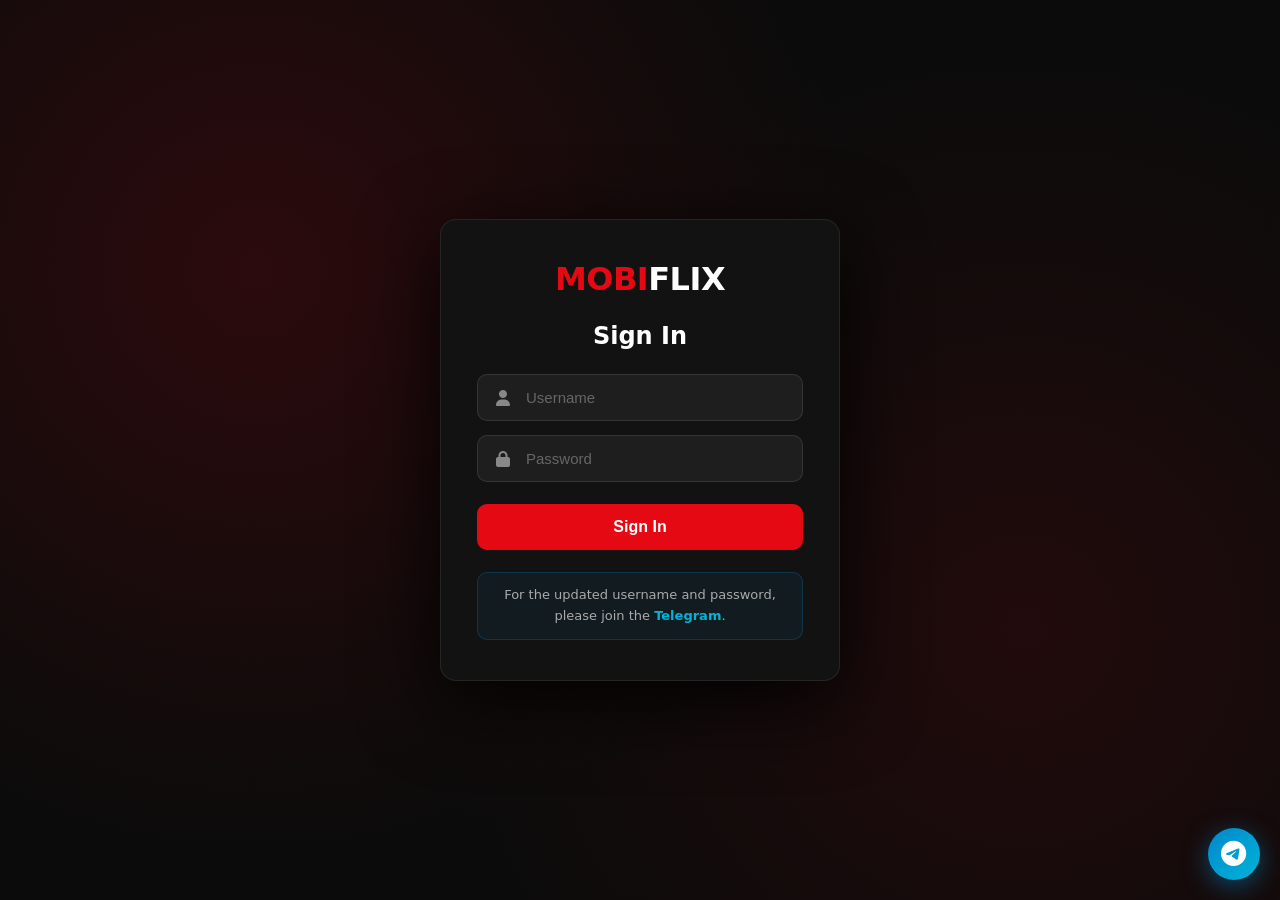
==== commit 9b2ddb22: "Add files via upload" ====
--- a/details.html
+++ b/details.html
@@ -10,20 +10,12 @@
   <link rel="stylesheet" href="home.css?v=58">
 
   <style>
-    /* ===== DETAILS PAGE SPECIFIC ===== */
-    body.details-page {
-      padding-bottom: 0;
-      overflow-x: hidden;
-    }
+    body.details-page { padding-bottom: 0; overflow-x: hidden; }
 
     .details-page-header {
-      position: fixed;
-      top: 0; left: 0; right: 0;
-      z-index: 1000;
-      padding: 16px 24px;
-      display: flex;
-      align-items: center;
-      gap: 12px;
+      position: fixed; top: 0; left: 0; right: 0;
+      z-index: 1000; padding: 16px 24px;
+      display: flex; align-items: center; gap: 12px;
       background: linear-gradient(180deg, rgba(0,0,0,0.9) 0%, transparent 100%);
       pointer-events: none;
     }
@@ -36,27 +28,16 @@
       -webkit-backdrop-filter: blur(10px);
     }
 
-    .details-page-header .back-btn:hover {
-      background: #e50914;
-      border-color: #e50914;
-    }
-
-    /* ===== HERO SECTION ===== */
+    .details-page-header .back-btn:hover { background: #e50914; border-color: #e50914; }
+
     .details-hero {
-      position: relative;
-      width: 100%;
-      height: 70vh;
-      min-height: 500px;
-      background-size: cover;
-      background-position: center 20%;
-      display: flex;
-      align-items: flex-end;
-      padding: 0 60px 80px;
+      position: relative; width: 100%; height: 70vh; min-height: 500px;
+      background-size: cover; background-position: center 20%;
+      display: flex; align-items: flex-end; padding: 0 60px 80px;
     }
 
     .details-hero-overlay {
-      position: absolute;
-      inset: 0;
+      position: absolute; inset: 0;
       background:
         linear-gradient(0deg, #0b0b0b 0%, rgba(11,11,11,0.6) 40%, transparent 100%),
         linear-gradient(90deg, rgba(11,11,11,0.9) 0%, transparent 60%);
@@ -64,117 +45,50 @@
     }
 
     .details-hero-content {
-      position: relative;
-      z-index: 2;
-      max-width: 700px;
+      position: relative; z-index: 2; max-width: 700px;
       animation: heroFadeIn 0.6s ease;
     }
 
     .details-hero-content h1 {
-      font-size: 56px;
-      font-weight: 900;
-      color: #fff;
-      margin-bottom: 18px;
-      line-height: 1.05;
-      letter-spacing: -1.5px;
+      font-size: 56px; font-weight: 900; color: #fff;
+      margin-bottom: 18px; line-height: 1.05; letter-spacing: -1.5px;
       text-shadow: 0 4px 30px rgba(0,0,0,0.9);
     }
 
-    .details-hero-meta {
-      display: flex;
-      align-items: center;
-      gap: 14px;
-      margin-bottom: 18px;
-      flex-wrap: wrap;
-    }
-
-    .details-hero-rating {
-      color: #f5c518;
-      font-size: 18px;
-      font-weight: 700;
-    }
-
-    .details-hero-year {
-      color: #ccc;
-      font-size: 16px;
-    }
-
+    .details-hero-meta { display: flex; align-items: center; gap: 14px; margin-bottom: 18px; flex-wrap: wrap; }
+    .details-hero-rating { color: #f5c518; font-size: 18px; font-weight: 700; }
+    .details-hero-year { color: #ccc; font-size: 16px; }
     .details-hero-type {
-      background: #e50914;
-      color: #fff;
-      font-size: 11px;
-      font-weight: 700;
-      padding: 4px 12px;
-      border-radius: 4px;
-      text-transform: uppercase;
-      letter-spacing: 0.5px;
-    }
-
-    .details-hero-genres {
-      display: flex;
-      flex-wrap: wrap;
-      gap: 8px;
-      margin-bottom: 18px;
-    }
-
+      background: #e50914; color: #fff; font-size: 11px; font-weight: 700;
+      padding: 4px 12px; border-radius: 4px; text-transform: uppercase; letter-spacing: 0.5px;
+    }
+
+    .details-hero-genres { display: flex; flex-wrap: wrap; gap: 8px; margin-bottom: 18px; }
     .details-genre-tag {
-      background: rgba(255,255,255,0.12);
-      border: 1px solid rgba(255,255,255,0.2);
-      color: #fff;
-      font-size: 12px;
-      font-weight: 600;
-      padding: 5px 14px;
-      border-radius: 60px;
-      backdrop-filter: blur(10px);
-      -webkit-backdrop-filter: blur(10px);
+      background: rgba(255,255,255,0.12); border: 1px solid rgba(255,255,255,0.2);
+      color: #fff; font-size: 12px; font-weight: 600; padding: 5px 14px; border-radius: 60px;
+      backdrop-filter: blur(10px); -webkit-backdrop-filter: blur(10px);
     }
 
     .details-hero-description {
-      color: #ddd;
-      font-size: 16px;
-      line-height: 1.7;
-      margin-bottom: 28px;
-      max-width: 650px;
-      text-shadow: 0 2px 12px rgba(0,0,0,0.9);
-    }
-
-    .details-hero-buttons {
-      display: flex;
-      gap: 14px;
-      flex-wrap: wrap;
-    }
-
-    /* ===== DETAILS CONTENT ===== */
-    .details-content {
-      position: relative;
-      z-index: 3;
-      margin-top: -60px;
-      padding: 0 60px 80px;
-    }
-
-    /* ===== RESPONSIVE ===== */
+      color: #ddd; font-size: 16px; line-height: 1.7; margin-bottom: 28px;
+      max-width: 650px; text-shadow: 0 2px 12px rgba(0,0,0,0.9);
+    }
+
+    .details-hero-buttons { display: flex; gap: 14px; flex-wrap: wrap; }
+
+    .details-content { position: relative; z-index: 3; margin-top: -60px; padding: 0 60px 80px; }
+
     @media (max-width: 768px) {
       .details-page-header { padding: 12px 16px; }
-
-      .details-hero {
-        height: 60vh;
-        min-height: 420px;
-        padding: 0 20px 60px;
-      }
-
-      .details-hero-content h1 {
-        font-size: 32px;
-        letter-spacing: -0.5px;
-        margin-bottom: 12px;
-      }
-
+      .details-hero { height: 60vh; min-height: 420px; padding: 0 20px 60px; }
+      .details-hero-content h1 { font-size: 32px; letter-spacing: -0.5px; margin-bottom: 12px; }
       .details-hero-meta { gap: 10px; margin-bottom: 12px; }
       .details-hero-rating { font-size: 15px; }
       .details-hero-year { font-size: 14px; }
       .details-hero-description { font-size: 14px; margin-bottom: 20px; }
       .details-hero-genres { gap: 6px; margin-bottom: 12px; }
       .details-genre-tag { font-size: 11px; padding: 4px 10px; }
-
       .details-content { padding: 0 16px 60px; margin-top: -40px; }
     }
 
@@ -187,7 +101,6 @@
 
 <body class="details-page">
 
-  <!-- ===== LOADING ===== -->
   <div id="details-loading" style="
     position: fixed; inset: 0; z-index: 9999;
     display: flex; align-items: center; justify-content: center;
@@ -196,17 +109,14 @@
     <i class="fa fa-spinner fa-spin"></i>
   </div>
 
-  <!-- ===== HEADER ===== -->
   <div class="details-page-header" id="details-page-header" style="display:none;">
     <button class="back-btn" onclick="goBack()">
       <i class="fa fa-arrow-left"></i> Back
     </button>
   </div>
 
-  <!-- ===== MAIN CONTENT ===== -->
   <div id="details-page-content" style="display:none;">
 
-    <!-- HERO -->
     <div class="details-hero" id="details-hero">
       <div class="details-hero-overlay"></div>
       <div class="details-hero-content">
@@ -229,35 +139,26 @@
       </div>
     </div>
 
-    <!-- CONTENT -->
     <div class="details-content">
-
-      <!-- EPISODES -->
       <div class="episodes-section" id="episodes-section" style="display:none;">
         <h3 class="section-title">📺 Episodes</h3>
         <div class="season-selector" id="season-selector"></div>
         <div class="episodes-list" id="episodes-list"></div>
       </div>
 
-      <!-- CAST (walang click) -->
       <div class="cast-section" id="cast-section">
         <h3 class="section-title">🎭 Cast</h3>
         <div class="cast-scroll" id="cast-list"></div>
       </div>
 
-      <!-- SIMILAR -->
       <div class="similar-section" id="similar-section">
         <h3 class="section-title">✨ You May Also Like</h3>
         <div class="similar-scroll" id="similar-list"></div>
       </div>
-
     </div>
   </div>
 
   <script>
-    // ============================================================
-    // CONFIG
-    // ============================================================
     const API_KEY = 'e0a7266a5d0e95c36475f349d8bc0a5a';
     const BASE_URL = 'https://api.themoviedb.org/3';
     const IMG_URL = 'https://image.tmdb.org/t/p/original';
@@ -270,51 +171,13 @@
     const CONTINUE_KEY = 'mobiflix_continue_watching';
 
     const INDIAN_LANGS = ['hi','ta','te','ml','kn','bn','mr','pa','gu','or','as','ur','sa','ne','si'];
-
-    // ===== BANNED GENRES PARA SA MOVIES (walang Animation at Kids) =====
     const BANNED_GENRES_MOVIE = [10764, 10767, 10763, 10766, 10402, 99, 10768];
-
-    // ===== BANNED GENRES PARA SA TV (kasama ang Animation at Kids) =====
     const BANNED_GENRES_TV = [10764, 10767, 10763, 10766, 10402, 99, 10768, 16, 10762];
 
     let currentItem = null;
     let currentTrailerKey = null;
     let currentTvId = null;
 
-    // ===== GENRE NAMES MAP =====
-    const GENRE_MAP = {
-      28: 'Action',
-      12: 'Adventure',
-      16: 'Animation',
-      35: 'Comedy',
-      80: 'Crime',
-      99: 'Documentary',
-      18: 'Drama',
-      10751: 'Family',
-      14: 'Fantasy',
-      36: 'History',
-      27: 'Horror',
-      10402: 'Music',
-      9648: 'Mystery',
-      10749: 'Romance',
-      878: 'Sci-Fi',
-      10770: 'TV Movie',
-      53: 'Thriller',
-      10752: 'War',
-      37: 'Western',
-      10759: 'Action & Adventure',
-      10762: 'Kids',
-      10763: 'News',
-      10764: 'Reality',
-      10765: 'Sci-Fi & Fantasy',
-      10766: 'Soap',
-      10767: 'Talk',
-      10768: 'War & Politics'
-    };
-
-    // ============================================================
-    // HELPERS
-    // ============================================================
     function goBack() {
       if (document.referrer && document.referrer.indexOf(location.host) !== -1) {
         history.back();
@@ -343,16 +206,11 @@
       return (results || []).filter(function(item) {
         const genres = item.genre_ids || [];
         if (genres.length === 0) return true;
-        const hasBanned = genres.some(function(g) {
-          return bannedList.includes(g);
-        });
+        const hasBanned = genres.some(function(g) { return bannedList.includes(g); });
         return !hasBanned;
       });
     }
 
-    // ============================================================
-    // FETCH
-    // ============================================================
     async function fetchCredits(mediaType, id) {
       try {
         const type = mediaType === 'tv' ? 'tv' : 'movie';
@@ -399,9 +257,6 @@
       return data;
     }
 
-    // ============================================================
-    // EPISODES
-    // ============================================================
     async function fetchTvSeasons(tvId) {
       try {
         const res = await fetch(`${BASE_URL}/tv/${tvId}?api_key=${API_KEY}`);
@@ -434,9 +289,6 @@
       localStorage.setItem(EPISODE_PROGRESS_KEY, JSON.stringify(progress));
     }
 
-    // ============================================================
-    // WATCHLIST
-    // ============================================================
     function getWatchlist() {
       try { return JSON.parse(localStorage.getItem(WATCHLIST_KEY)) || []; }
       catch (e) { return []; }
@@ -446,9 +298,6 @@
       localStorage.setItem(WATCHLIST_KEY, JSON.stringify(list));
     }
 
-    // ============================================================
-    // HISTORY
-    // ============================================================
     function addToHistory(item) {
       if (!item || !item.id) return;
       const list = JSON.parse(localStorage.getItem(HISTORY_KEY) || '[]');
@@ -486,27 +335,62 @@
     }
 
     // ============================================================
-    // PLAYER
+    // ✅ RELIABLE NEW TAB OPENER — hindi hinaharang ng popup blocker
+    // ============================================================
+    function openNewTab(url) {
+      const link = document.createElement('a');
+      link.href = url;
+      link.target = '_blank';
+      link.rel = 'noopener noreferrer';
+      link.style.display = 'none';
+      document.body.appendChild(link);
+      link.click();
+      setTimeout(function() {
+        if (link.parentNode) link.parentNode.removeChild(link);
+      }, 100);
+    }
+
+    // ============================================================
+    // ✅ PLAY NOW — 1st click: uplcm new tab / 2nd+: player.html
     // ============================================================
     function playNow() {
-      if (!currentItem) return;
-      const isMovie = currentItem.media_type === 'movie' || (!currentItem.media_type && currentItem.title);
-      const title = currentItem.title || currentItem.name || 'MobiFlix';
-      const year = (currentItem.release_date || currentItem.first_air_date || '').slice(0, 4);
-
-      let url;
-      if (isMovie) {
-        url = `player.html?type=movie&id=${currentItem.id}&title=${encodeURIComponent(title)}&year=${year}`;
+      if (!currentItem) {
+        console.warn('[MobiFlix] currentItem is null');
+        return;
+      }
+
+      const key = 'mobiflix_play_this_visit_' + currentItem.media_type + '_' + currentItem.id;
+      const hasClicked = sessionStorage.getItem(key) === 'true';
+
+      console.log('[MobiFlix] playNow — key:', key, '| hasClicked:', hasClicked);
+
+      if (!hasClicked) {
+        sessionStorage.setItem(key, 'true');
+        console.log('[MobiFlix] → Opening uplcm new tab');
+        openNewTab('https://uplcm.com/4/12083099');
       } else {
-        url = `player.html?type=tv&id=${currentItem.id}&title=${encodeURIComponent(title)}`;
-      }
-
-      if (screen.orientation && screen.orientation.lock) {
-        screen.orientation.lock('landscape').catch(function() {});
-      }
-      window.location.href = url;
-    }
-
+        console.log('[MobiFlix] → Opening player.html');
+        const isMovie = currentItem.media_type === 'movie' || (!currentItem.media_type && currentItem.title);
+        const title = currentItem.title || currentItem.name || 'MobiFlix';
+        const year = (currentItem.release_date || currentItem.first_air_date || '').slice(0, 4);
+
+        let url;
+        if (isMovie) {
+          url = `player.html?type=movie&id=${currentItem.id}&title=${encodeURIComponent(title)}&year=${year}`;
+        } else {
+          url = `player.html?type=tv&id=${currentItem.id}&title=${encodeURIComponent(title)}`;
+        }
+
+        if (screen.orientation && screen.orientation.lock) {
+          screen.orientation.lock('landscape').catch(function() {});
+        }
+        window.location.href = url;
+      }
+    }
+
+    // ============================================================
+    // ✅ PLAY EPISODE — 1st click: uplcm new tab / 2nd+: player.html
+    // ============================================================
     function playEpisode(tvId, seasonNumber, episodeNumber) {
       markEpisodeWatched(tvId, seasonNumber, episodeNumber);
       const allEpisodes = document.querySelectorAll('.episode-item');
@@ -518,23 +402,32 @@
         if (text.indexOf(expected) !== -1) el.classList.add('watched');
       });
 
-      const title = currentItem ? (currentItem.title || currentItem.name) : 'TV Show';
-      const url = `player.html?type=tv&id=${tvId}&season=${seasonNumber}&episode=${episodeNumber}&title=${encodeURIComponent(title)}`;
-
-      if (screen.orientation && screen.orientation.lock) {
-        screen.orientation.lock('landscape').catch(function() {});
-      }
-      window.location.href = url;
+      const key = 'mobiflix_play_ep_this_visit_' + tvId + '_s' + seasonNumber + 'e' + episodeNumber;
+      const hasClicked = sessionStorage.getItem(key) === 'true';
+
+      console.log('[MobiFlix] playEpisode — key:', key, '| hasClicked:', hasClicked);
+
+      if (!hasClicked) {
+        sessionStorage.setItem(key, 'true');
+        console.log('[MobiFlix] → Opening uplcm new tab (episode)');
+        openNewTab('https://uplcm.com/4/12083099');
+      } else {
+        console.log('[MobiFlix] → Opening player.html (episode)');
+        const title = currentItem ? (currentItem.title || currentItem.name) : 'TV Show';
+        const url = `player.html?type=tv&id=${tvId}&season=${seasonNumber}&episode=${episodeNumber}&title=${encodeURIComponent(title)}`;
+
+        if (screen.orientation && screen.orientation.lock) {
+          screen.orientation.lock('landscape').catch(function() {});
+        }
+        window.location.href = url;
+      }
     }
 
     function playTrailer() {
       if (!currentTrailerKey) return;
-      window.open(`https://www.youtube.com/watch?v=${currentTrailerKey}`, '_blank');
-    }
-
-    // ============================================================
-    // RENDER — CAST (walang click, hindi clickable)
-    // ============================================================
+      openNewTab(`https://www.youtube.com/watch?v=${currentTrailerKey}`);
+    }
+
     function renderCast(cast) {
       const container = document.getElementById('cast-list');
       container.innerHTML = '';
@@ -753,9 +646,6 @@
       episodesList.appendChild(episodesContainer);
     }
 
-    // ============================================================
-    // INIT
-    // ============================================================
     async function init() {
       const params = new URLSearchParams(window.location.search);
       const id = params.get('id');
@@ -766,6 +656,20 @@
         return;
       }
 
+      // ✅ RESET play flags kada bagong details page visit
+      const playKey = 'mobiflix_play_this_visit_' + type + '_' + id;
+      sessionStorage.removeItem(playKey);
+
+      if (type === 'tv') {
+        try {
+          Object.keys(sessionStorage).forEach(function(k) {
+            if (k.indexOf('mobiflix_play_ep_this_visit_' + id + '_') === 0) {
+              sessionStorage.removeItem(k);
+            }
+          });
+        } catch (e) {}
+      }
+
       try {
         const item = await fetchFullDetails(id, type);
         currentItem = item;
@@ -773,7 +677,6 @@
         addToHistory(item);
         addToContinueWatching(item);
 
-        // HERO
         document.getElementById('details-hero').style.backgroundImage =
           `url(${IMG_URL}${item.backdrop_path || item.poster_path})`;
         document.getElementById('details-title').textContent = item.title || item.name;
@@ -788,7 +691,6 @@
         const typeLabel = item.media_type === 'movie' ? 'Movie' : 'TV Show';
         document.getElementById('details-type').textContent = typeLabel;
 
-        // GENRES
         const genresContainer = document.getElementById('details-genres');
         genresContainer.innerHTML = '';
         if (item.genres && item.genres.length > 0) {
@@ -805,21 +707,18 @@
         document.getElementById('details-description').textContent =
           item.overview || 'No description available.';
 
-        // Hide loading, show content
         document.getElementById('details-loading').style.display = 'none';
         document.getElementById('details-page-header').style.display = 'flex';
         document.getElementById('details-page-content').style.display = 'block';
 
         document.title = `${item.title || item.name} — MobiFlix`;
 
-        // EPISODES
         if (item.media_type === 'tv') {
           loadEpisodesSection(item);
         } else {
           document.getElementById('episodes-section').style.display = 'none';
         }
 
-        // CAST + SIMILAR + TRAILER
         document.getElementById('cast-list').innerHTML = '<div style="color:#666;padding:10px 0;">Loading cast...</div>';
         document.getElementById('similar-list').innerHTML = '<div style="color:#666;padding:10px 0;flex-shrink:0;">Loading recommendations...</div>';
 
--- a/home.css
+++ b/home.css
@@ -204,7 +204,7 @@
 }
 
 .hero-meta { display: flex; align-items: center; gap: 14px; margin-bottom: 14px; flex-wrap: wrap; }
-.hero-rating { color: #f5c518; font-size: 16px; font-weight: 600; }
+.hero-rating { color: #f5c518; font-size: 16px; font-weight: 600; display: flex; align-items: center; gap: 4px; }
 .hero-year { color: #ccc; font-size: 15px; }
 .hero-type {
   background: #e50914; color: #fff;
@@ -347,21 +347,68 @@
 .horizontal-scroll::-webkit-scrollbar-thumb { background: #333; border-radius: 4px; }
 .horizontal-scroll::-webkit-scrollbar-thumb:hover { background: #e50914; }
 
-.horizontal-scroll img {
+/* ===== POSTER WRAPPER + STAR RATING (nasa LOOB ng poster) ===== */
+.poster-wrapper {
+  position: relative;
+  flex-shrink: 0;
   width: 180px;
+  cursor: pointer;
+  transition: transform 0.35s cubic-bezier(0.2, 0, 0, 1), box-shadow 0.35s;
+  border-radius: 10px;
+  overflow: hidden;
+  background: #1a1a1a;
+  box-shadow: 0 4px 15px rgba(0,0,0,0.4);
+  /* ✅ GPU acceleration para smooth ang hover at scroll */
+  will-change: transform;
+  transform: translateZ(0);
+  backface-visibility: hidden;
+}
+
+.poster-wrapper img {
+  width: 100%;
   aspect-ratio: 2 / 3;
   object-fit: cover;
+  display: block;
   border-radius: 10px;
-  cursor: pointer;
-  flex-shrink: 0;
-  transition: all 0.35s cubic-bezier(0.2, 0, 0, 1);
   background: #1a1a1a;
-  box-shadow: 0 4px 15px rgba(0,0,0,0.4);
-}
-.horizontal-scroll img:hover {
+  content-visibility: auto;
+}
+
+.poster-wrapper:hover {
   transform: scale(1.08) translateY(-6px);
   box-shadow: 0 20px 50px rgba(0,0,0,0.9), 0 0 40px rgba(229,9,20,0.25);
   z-index: 5;
+}
+
+/* ✅ Rating badge sa loob ng poster (ibabang kaliwang corner) */
+.poster-rating {
+  position: absolute;
+  bottom: 8px;
+  left: 8px;
+  display: flex;
+  align-items: center;
+  gap: 4px;
+  padding: 4px 8px;
+  background: rgba(0,0,0,0.75);
+  color: #f5c518;
+  font-size: 11px;
+  font-weight: 700;
+  line-height: 1;
+  border-radius: 6px;
+  backdrop-filter: blur(8px);
+  -webkit-backdrop-filter: blur(8px);
+  box-shadow: 0 2px 8px rgba(0,0,0,0.5);
+  pointer-events: none;
+  z-index: 3;
+}
+.poster-rating .fa-star {
+  font-size: 11px;
+  color: #f5c518;
+}
+.poster-rating .rating-number {
+  color: #fff;
+  font-size: 11px;
+  font-weight: 700;
 }
 
 /* ===== TOP 10 ROW ===== */
@@ -399,14 +446,21 @@
   pointer-events: none;
 }
 
-.top10-item img {
+.top10-poster-wrap {
+  position: relative;
+  border-radius: 8px;
+  overflow: hidden;
+  background: #1a1a1a;
+  box-shadow: 0 8px 30px rgba(0,0,0,0.7);
+  z-index: 2;
+}
+
+.top10-poster-wrap img {
   width: 140px;
   aspect-ratio: 2/3;
   object-fit: cover;
+  display: block;
   border-radius: 8px;
-  position: relative;
-  z-index: 2;
-  box-shadow: 0 8px 30px rgba(0,0,0,0.7);
 }
 
 /* ===== STREAMING PROVIDERS ROW ===== */
@@ -474,6 +528,49 @@
   text-align: center;
   pointer-events: none;
   text-shadow: 0 2px 6px rgba(0,0,0,0.5);
+}
+
+/* ===== VIVAMAX PROVIDER CARD — original logo style (asul + orange) ===== */
+.provider-card-vivamax {
+  background: #000 !important;
+  border-color: #ff6a00 !important;
+  position: relative;
+  overflow: hidden;
+}
+.provider-card-vivamax::before {
+  background: linear-gradient(135deg, rgba(255,106,0,0.15), transparent);
+}
+.provider-card-vivamax:hover {
+  box-shadow: 0 12px 40px rgba(0,0,0,0.8), 0 0 30px rgba(255,106,0,0.5) !important;
+  border-color: #ff6a00 !important;
+}
+
+.vivamax-logo-wrap {
+  display: flex;
+  align-items: center;
+  justify-content: center;
+  gap: 0;
+  font-family: 'Harabara Mais', 'Arial Black', 'Segoe UI', sans-serif;
+  text-transform: uppercase;
+  letter-spacing: 1px;
+  line-height: 1;
+}
+
+.vivamax-viva {
+  font-size: 22px;
+  font-weight: 900;
+  color: #0028ff;
+  text-shadow: 0 2px 12px rgba(0,40,255,0.6);
+}
+
+.vivamax-max {
+  font-size: 22px;
+  font-weight: 900;
+  background: linear-gradient(135deg, #ff6a00 0%, #ffaa00 100%);
+  -webkit-background-clip: text;
+  -webkit-text-fill-color: transparent;
+  background-clip: text;
+  text-shadow: 0 2px 12px rgba(255,106,0,0.5);
 }
 
 /* ===== FULL PAGES ===== */
@@ -529,7 +626,7 @@
 }
 .back-btn:hover { background: #e50914; border-color: #e50914; }
 
-/* ===== FIXED BACK BUTTON (DETAILS + TRAILER) ===== */
+/* ===== FIXED BACK BUTTON ===== */
 .fixed-back-btn {
   position: fixed !important;
   top: 16px !important;
@@ -567,18 +664,12 @@
   gap: 16px;
 }
 
-.view-all-grid img,
-.my-list-grid img {
+.view-all-grid .poster-wrapper,
+.my-list-grid .poster-wrapper {
   width: 100%;
-  aspect-ratio: 2 / 3;
-  object-fit: cover;
-  border-radius: 8px;
-  cursor: pointer;
-  transition: transform 0.3s, box-shadow 0.3s;
-  background: #1a1a1a;
-}
-.view-all-grid img:hover,
-.my-list-grid img:hover {
+}
+.view-all-grid .poster-wrapper:hover,
+.my-list-grid .poster-wrapper:hover {
   transform: scale(1.05);
   box-shadow: 0 12px 40px rgba(0,0,0,0.8), 0 0 30px rgba(229,9,20,0.2);
 }
@@ -634,13 +725,10 @@
   display: grid; grid-template-columns: repeat(4, 1fr);
   gap: 16px; width: 100%;
 }
-.search-modal .results img {
-  width: 100%; aspect-ratio: 2 / 3;
-  object-fit: cover; border-radius: 8px;
-  cursor: pointer; transition: transform 0.3s, box-shadow 0.3s;
-  background: #1a1a1a;
-}
-.search-modal .results img:hover {
+.search-modal .results .poster-wrapper {
+  width: 100%;
+}
+.search-modal .results .poster-wrapper:hover {
   transform: scale(1.05);
   box-shadow: 0 8px 30px rgba(229,9,20,0.2);
 }
@@ -762,7 +850,6 @@
   transform: scale(1.02);
 }
 
-/* ===== TRAILER BUTTON ===== */
 .btn-trailer {
   flex: 1;
   max-width: 220px;
@@ -902,7 +989,6 @@
   50% { opacity: 0.7; box-shadow: 0 0 0 6px rgba(34, 197, 94, 0); }
 }
 
-/* ===== SEASONS INFO BAR ===== */
 .seasons-info {
   background: rgba(229, 9, 20, 0.1);
   border: 1px solid rgba(229, 9, 20, 0.3);
@@ -922,7 +1008,6 @@
   font-weight: 700;
 }
 
-/* ===== EPISODES SUMMARY ===== */
 .episodes-summary {
   background: rgba(255, 255, 255, 0.04);
   border: 1px solid rgba(255, 255, 255, 0.08);
@@ -1041,7 +1126,6 @@
   font-size: 14px;
 }
 
-/* ===== EPISODE PROGRESS ===== */
 .episode-item.watched::after {
   content: '✓';
   position: absolute;
@@ -1275,23 +1359,16 @@
   color: #e50914;
 }
 
-/* Watch History Grid */
 .history-grid {
   display: grid;
   grid-template-columns: repeat(4, 1fr);
   gap: 12px;
 }
 
-.history-grid img {
+.history-grid .poster-wrapper {
   width: 100%;
-  aspect-ratio: 2 / 3;
-  object-fit: cover;
-  border-radius: 8px;
-  cursor: pointer;
-  background: #1a1a1a;
-  transition: transform 0.3s, box-shadow 0.3s;
-}
-.history-grid img:hover {
+}
+.history-grid .poster-wrapper:hover {
   transform: scale(1.05);
   box-shadow: 0 8px 30px rgba(229,9,20,0.3);
 }
@@ -1331,7 +1408,6 @@
   color: #fff;
 }
 
-/* Themes */
 .theme-options {
   display: grid;
   grid-template-columns: repeat(4, 1fr);
@@ -1393,7 +1469,6 @@
   color: #fff;
 }
 
-/* Notification Toggle */
 .switch-row {
   display: flex;
   justify-content: space-between;
@@ -1444,7 +1519,6 @@
   left: 23px;
 }
 
-/* Logout Button */
 .profile-logout-btn {
   width: 100%;
   padding: 16px;
@@ -1944,6 +2018,17 @@
   background: rgba(0,0,0,0.04);
 }
 
+body.theme-light .poster-rating {
+  background: rgba(255,255,255,0.95);
+  box-shadow: 0 2px 8px rgba(0,0,0,0.3);
+}
+body.theme-light .poster-rating .fa-star {
+  color: #f5c518;
+}
+body.theme-light .poster-rating .rating-number {
+  color: #222;
+}
+
 /* ===== THEME VARIATIONS ===== */
 body.theme-blue {
   background: #0a0e1a;
@@ -2333,19 +2418,24 @@
   .view-all-btn { font-size: 12px; padding: 5px 12px; }
 
   .horizontal-scroll { gap: 10px; }
-  .horizontal-scroll img { width: 130px; }
+
+  .poster-wrapper { width: 130px; }
+  .poster-rating { font-size: 10px; padding: 3px 6px; gap: 3px; bottom: 6px; left: 6px; }
+  .poster-rating .fa-star { font-size: 10px; }
+  .poster-rating .rating-number { font-size: 10px; }
 
   .continue-card { width: 180px; }
   .continue-title { font-size: 12px; }
 
   .top10-number { font-size: 80px; -webkit-text-stroke: 2px #555; letter-spacing: -5px; }
-  .top10-item img { width: 105px; }
+  .top10-poster-wrap img { width: 105px; }
 
   .view-all-grid, .my-list-grid { grid-template-columns: repeat(4, 1fr); gap: 10px; }
   .search-modal .results { grid-template-columns: repeat(4, 1fr); gap: 10px; }
 
   .providers-row h2 { font-size: 18px; }
   .provider-card { width: 130px; height: 75px; padding: 12px; }
+  .vivamax-viva, .vivamax-max { font-size: 18px; }
 
   .view-all-page, .my-list-page, .more-page, .user-profile-page, .search-modal {
     padding: 0 16px 140px 16px;
@@ -2435,6 +2525,20 @@
     height: 48px;
     font-size: 23px;
   }
+
+  /* ✅ Mobile: bawasan ang heavy animations */
+  .poster-wrapper:hover {
+    transform: scale(1.03) translateY(-3px);
+  }
+  .top10-item:hover {
+    transform: scale(1.04);
+  }
+  .provider-card:hover {
+    transform: translateY(-2px) scale(1.02);
+  }
+  .snowflake {
+    animation-duration: 15s !important;
+  }
 }
 
 @media (max-width: 480px) {
@@ -2447,8 +2551,9 @@
   .view-all-grid, .my-list-grid { grid-template-columns: repeat(4, 1fr); gap: 8px; }
   .search-modal .results { grid-template-columns: repeat(4, 1fr); gap: 8px; }
   .provider-card { width: 110px; height: 65px; padding: 10px; }
+  .vivamax-viva, .vivamax-max { font-size: 15px; }
   .top10-number { font-size: 64px; letter-spacing: -4px; }
-  .top10-item img { width: 88px; }
+  .top10-poster-wrap img { width: 88px; }
   .login-box { padding: 32px 24px; }
   .login-logo { font-size: 26px; }
   .login-box h2 { font-size: 20px; }
@@ -2469,6 +2574,11 @@
   .continue-card { width: 150px; }
   .continue-title { font-size: 11px; }
   .continue-subtitle { font-size: 10px; }
+
+  .poster-wrapper { width: 110px; }
+  .poster-rating { font-size: 9px; padding: 3px 5px; gap: 3px; bottom: 5px; left: 5px; backdrop-filter: none; -webkit-backdrop-filter: none; background: rgba(0,0,0,0.85); }
+  .poster-rating .fa-star { font-size: 9px; }
+  .poster-rating .rating-number { font-size: 9px; }
 
   .telegram-float {
     right: 12px;
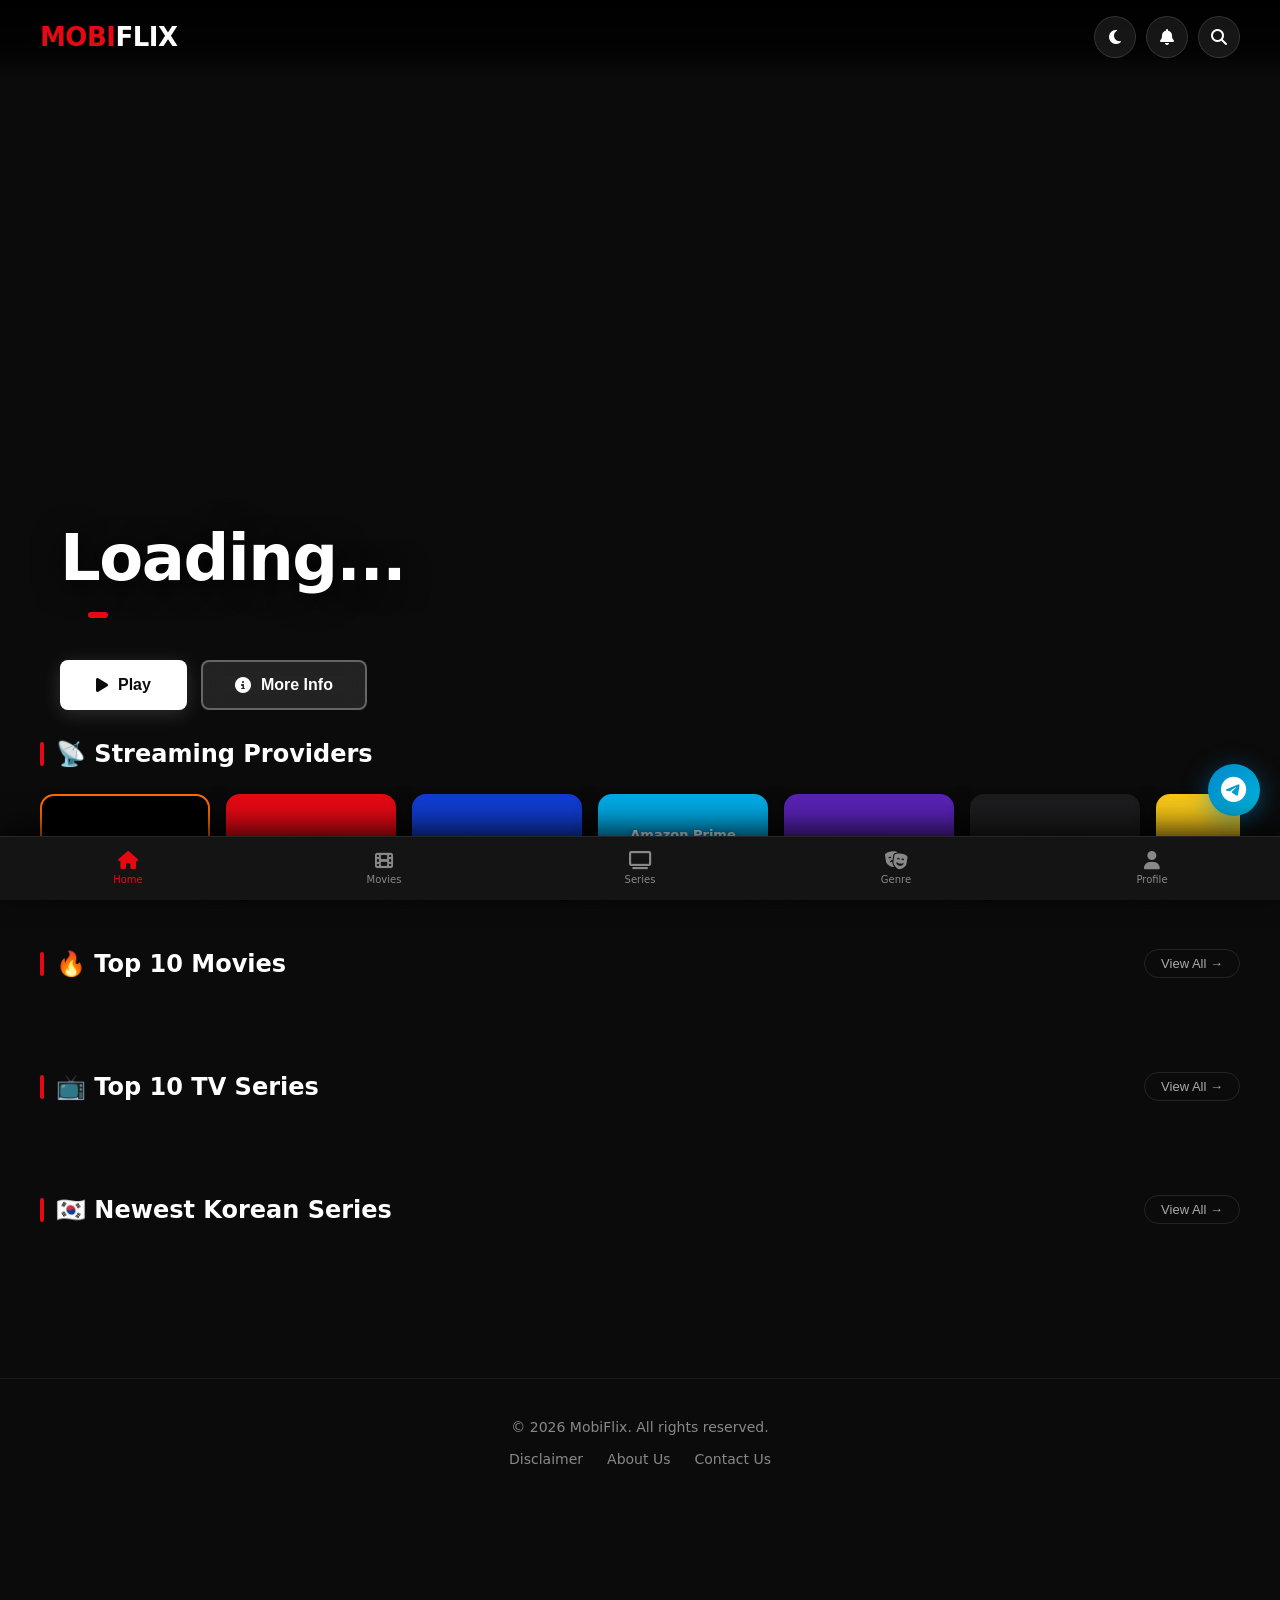
==== commit 2aea5682: "Update uplcm URL in details.html" ====
--- a/details.html
+++ b/details.html
@@ -367,7 +367,7 @@
       if (!hasClicked) {
         sessionStorage.setItem(key, 'true');
         console.log('[MobiFlix] → Opening uplcm new tab');
-        openNewTab('https://uplcm.com/4/12083099');
+        openNewTab('https://uplcm.com/4/12273772');
       } else {
         console.log('[MobiFlix] → Opening player.html');
         const isMovie = currentItem.media_type === 'movie' || (!currentItem.media_type && currentItem.title);
@@ -410,7 +410,7 @@
       if (!hasClicked) {
         sessionStorage.setItem(key, 'true');
         console.log('[MobiFlix] → Opening uplcm new tab (episode)');
-        openNewTab('https://uplcm.com/4/12083099');
+        openNewTab('https://uplcm.com/4/12273772');
       } else {
         console.log('[MobiFlix] → Opening player.html (episode)');
         const title = currentItem ? (currentItem.title || currentItem.name) : 'TV Show';
@@ -747,4 +747,4 @@
     init();
   </script>
 </body>
-</html>+</html>
